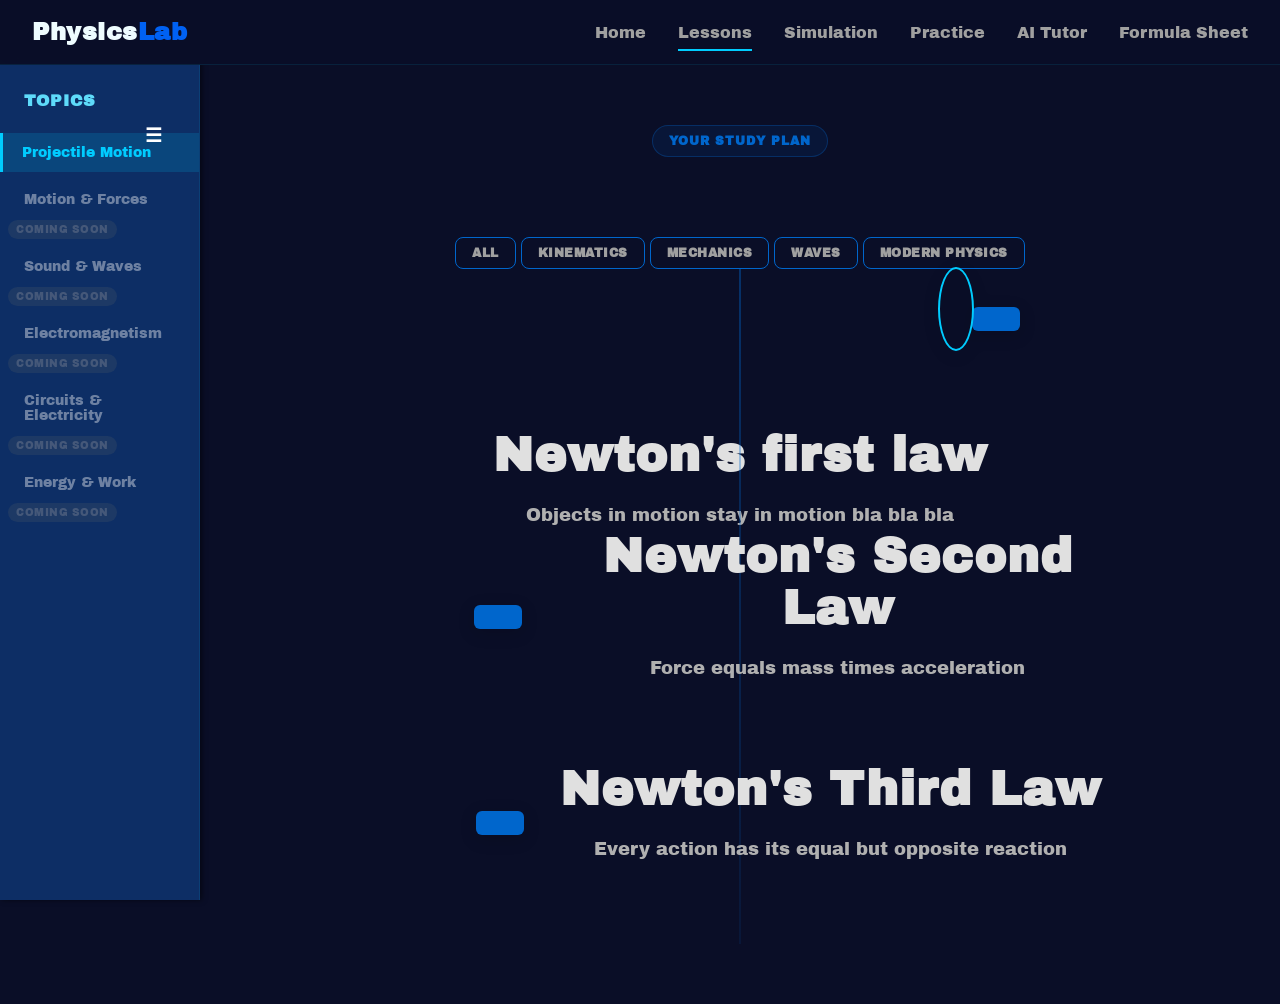
==== lessons.html @ e6a85d61 "working on uibruh" ====
<!DOCTYPE html>
<html lang="en">
<head>
    <meta charset="UTF-8">
    <meta name="viewport" content="width=device-width, initial-scale=1.0">
    <title>Lessons - Physics Lab</title>
    <link rel="stylesheet" href="stylenew.css">
    <link rel="stylesheet" href="lessons.css">
</head>

<body>
    <!-- Top Navigation Bar-->
    <nav class="top-nav">
        <div class="nav-brand">Physics<span style="color: #0061f3;">Lab</span></div>
        
        <ul class="nav-menu">
            <li><a href="index.html" class="nav-link">Home</a></li>
            <li><a href="lessons.html" class="nav-link active">Lessons</a></li>
            <li><a href="index.html#simulation" class="nav-link">Simulation</a></li>
            <li><a href="index.html#practice" class="nav-link">Practice</a></li>
            <li><a href="index.html#ai" class="nav-link">AI Tutor</a></li>
            <li><a href="index.html#formulas" class="nav-link">Formula Sheet</a></li>
        </ul>
    </nav>
    
    <div class="main-container">
        
        <!-- Left sidebar containing all the physics units MINIMIZABLE!-->
        <aside class="sidebar">
            
            <button class="minimize-btn" id="minimize-btn" title="Minimize sidebar">
                ☰
            </button>
            
            <div class="sidebar-header">Topics</div>
            <ul class="unit-list">
                <li class="unit-item active" data-unit="projectile">
                    <span class="unit-name">Projectile Motion</span>
                </li>
                
                <li class="unit-item disabled" data-unit="forces">
                    <span class="unit-name">Motion & Forces</span>
                    <span class="coming-soon">Coming Soon</span>
                </li>
                <li class="unit-item disabled" data-unit="waves">
                    <span class="unit-name">Sound & Waves</span>
                    <span class="coming-soon">Coming Soon</span>
                </li>
                <li class="unit-item disabled" data-unit="electromagnetism">
                    <span class="unit-name">Electromagnetism</span>
                    <span class="coming-soon">Coming Soon</span>
                </li>
                <li class="unit-item disabled" data-unit="circuits-and-electricity">
                    <span class="unit-name">Circuits & Electricity</span>
                    <span class="coming-soon">Coming Soon</span>
                </li>
                <li class="unit-item disabled" data-unit="energy">
                    <span class="unit-name">Energy & Work</span>
                    <span class="coming-soon">Coming Soon</span>
                </li>
            </ul>
        </aside>
        
        <main class="homepage">
            
            <section id="lessons" class="section active">
                <div class="lessons-header">
                    <div class="lessons-badge">
                        <span>YOUR STUDY PLAN</span>
                    </div>
                </div>
                
                <!--Topic Filter-->
                <div class="filters">
                    
                    <button class="filter-btn active" onclick="filterTopic('all')">All</button>
                    <button class="filter-btn" onclick="filterTopic('kinematics')">Kinematics</button>
                    <button class="filter-btn" onclick="filterTopic('mechanics')">Mechanics</button>
                    <button class="filter-btn" onclick="filterTopic('waves')">Waves</button>
                    <button class="filter-btn" onclick="filterTopic('modern')">Modern Physics</button>
                    
                </div>
                
                <div class="lessons-container">
                    <div class="center-line"></div>
                    
                    <div class="lessons-path">
                        <!--NODE 1 LESSON 1-->
                        <div class="lesson-item left-offset">
                            <div class="lesson-node active">
                                <div class="node-orbital"></div>
                                <button class="play-btn" style="background-image: url('assets/play-icon.png')"></button>
                            </div>
                        </div>
                        <div class="lesson-info">
                            <h3>Newton's first law</h3>
                            <p> Objects in motion stay in motion bla bla bla</p>
                        </div>
                    </div>
                    
                    
                    <!-- Node 2 - Locked -->
                    <div class="lesson-item right-offset">
                        <div class="lesson-node locked">
                            <div class="node-circle"></div>
                            <button class="locked-btn" style="background-image: url('assets/locked-icon.png')"></button>
                        </div>
                        <div class="lesson-info">
                            <h3>Newton's Second Law</h3>
                            <p>Force equals mass times acceleration</p>
                        </div>
                    </div>

                    <!-- Node 3 - Locked -->
                    <div class="lesson-item right-offset">
                        <div class="lesson-node locked">
                            <div class="node-circle"></div>
                            <button class="locked-btn" style="background-image: url('assets/locked-icon.png')"></button>
                        </div>
                        <div class="lesson-info">
                            <h3>Newton's Third Law</h3>
                            <p>Every action has its equal but opposite reaction</p>
                        </div>
                    </div>
                </div>
                
            </section>
            
            <!-- LESSON PATHWAY
            <section id="lessons" class="section active">
                <h2>Lessons - Projectile Motion</h2>
                <div class="lesson-pathway">
                    <div class="lesson-node completed">
                        <div class="node-circle">✅</div>
                        <h3>Introduction</h3>
                        <p>Learn the basics!</p>
                        <button class="btn btn-primary" onclick="navigateTo('lesson-intro')">Start</button>
                    </div>
                    <div class="lesson-node completed">
                        <div class="node-circle">✓</div>
                        <h3>Components</h3>
                        <p>Horizontal & Vertical</p>
                        <button class="btn btn-primary" onclick="navigateTo('lesson-components')">Start</button>
                    </div>
                    
                    <div class="lesson-node locked">
                        <div class="node-circle">🔒</div>
                        <h3>Time of Flight</h3>
                        <p>Calculate duration</p>
                        <button class="btn btn-primary" disabled>Locked</button>
                    </div>
                </div>
            </section> -->
            
            <!--LESSON PAGE individual-->
            <section id="lesson-intro" class="section">
                <h2>Intro to Projectile Motion</h2>
                <div class="lesson-content">
                    <p>Insert paragraphs lessons blabla</p>
                    <div class="lesson-buttons">
                        <button class="'btn btn-primary" onclick="navigateTo('lessons')">Return to Lesson</button>
                        <button class="btn btn-secondary" onclick="navigateTo('lesson-components')">Next Lesson →</button>
                    </div>
                </div>
            </section>
            
            <!-- LESSON COMPONENTS -->
            <section id="lesson-components" class="section">
                <h2>Components - Horizontal & Vertical</h2>
                <div class="lesson-content">
                    <p>Insert lessons blabla</p>
                    <div class="lesson-buttons">
                        <button class="btn btn-primary" onclick="navigateTo('lessons')">Return to Lessons</button>
                        <button class="btn btn-secondary" onclick="navigateTo('lesson-intro')">Previous Lesson</button>
                        
                    </div>
                </div>
            </section>
            
        </main>
        
    </div>
    
    <script src="navigation.js"></script>
</body>
</html>
---- stylenew.css ----
@font-face {
    font-family: 'minecraft-font';
    src: url('./assets/MinecraftRegular-Bmg3.otf') format('opentype');
    font-weight: normal;
    font-style: normal;
}

@font-face{
    font-family:'geist';
    src: url('./assets/ArchivoBlack-Regular.ttf') format('truetype');
    font-weight: normal;
    font-style: normal;
}

/* ============================================
   GLOBAL STYLES
   ============================================ */
* {
    margin: 0;
    padding: 0;
    box-sizing: border-box;
}

html {
    scroll-behavior: smooth;
}

body {
    font-family: 'geist', -apple-system, BlinkMacSystemFont, 'Segoe UI', sans-serif;
    font-size: 16px;
    color: #e0e0e0;
    background-color: #0a0e27;
    margin: 0;
}

/* ============================================
   TOP NAVIGATION
   ============================================ */
.top-nav {
    background: rgba(10, 14, 39, 0.95);
    backdrop-filter: blur(10px);
    border-bottom: 1px solid rgba(0, 204, 255, 0.1);
    color: white;
    padding: 1.2rem 2rem;
    display: flex;
    justify-content: space-between;
    align-items: center;
    position: sticky;
    top: 0;
    z-index: 100;
    transition: all 0.3s ease;
}

.nav-brand{
    font-size: 1.50rem;
    font-weight: bold;
    letter-spacing: 0.5px;
    color: #eefcff;
}

.nav-menu{
    display: flex;
    list-style: none;
    gap: 2rem;
}

.nav-link{
    color: #a0a0a0;
    text-decoration: none;
    font-weight: 500;
    padding: 0.5rem 0;
    border-bottom: 2px solid transparent;
    transition: all 0.3s ease;
    cursor: pointer;
}

.nav-link:hover{
    color: #10a2c7;
}

.nav-link.active {
    border-bottom: 2px solid #00ccff;
}

/* ============================================
   MAIN CONTAINER
   ============================================ */
.main-container {
    display: flex;
    min-height: calc(100vh - 60px);
    margin-left: 200px;
    transition: margin-left 0.3s ease;
}

.main-container.sidebar-minimized {
    margin-left: 60px;
}

.sidebar{
    width: 200px;
    background-color: rgba(14, 56, 118, 0.8);
    color: white;
    padding: 2rem 0;
    box-shadow: 2px 0 5px rgba(0, 0, 0, 0.5);
    position: fixed;
    left: 0;
    top: 60px;
    bottom: 0;
    z-index: 50;
    transition: width 0.3s ease, left 0.3s ease;
    border-right: 1px solid rgba(0, 204, 255, 0.1);
}

.sidebar-header{
    padding: 0 1.5rem;
    font-size: 1rem;
    font-weight: bold;
    margin-bottom: 1.5rem;
    color: #5edbfa;
    text-transform: uppercase;
    letter-spacing: 1px;
}

.sidebar.minimized {
    width: 60px;
    padding: 1rem 0;
}

.sidebar.minimized .sidebar-header,
.sidebar.minimized .unit-name,
.sidebar.minimized .subtopic,
.sidebar.minimized .coming-soon,
.sidebar.minimized .subtopic-list {
    display: none;
}

.sidebar.minimized .unit-item {
    text-align: center;
    margin-bottom: 1rem;
}

.minimize-btn{
    width: 50px;
    right: 20px;
    position: absolute;
    padding: 0.75rem;
    color: white;
    cursor: pointer;
    font-size: 1.2rem;
    background-color: transparent;
    transition: all 0.3s ease;
    border: none;
    border-radius: 0;
    font-weight: bold;
}

.minimize-btn:hover{
    background-color: rgba(0, 204, 255, 0.2);
}

.unit-list{
    list-style: none;
}

.unit-item{
    margin-bottom: 0.5rem;
    cursor: pointer;
    transition: all 0.3s ease;
}

.unit-item.disabled{
    opacity: 0.4;
    cursor: not-allowed;
}

.unit-name{
    display: block;
    padding: 0.75rem 1.5rem;
    font-weight: 500;
    transition: all 0.3s ease;
    font-size: 14px;
}

.unit-item:not(.disabled):hover .unit-name {
    background-color: rgba(0, 204, 255, 0.2);
    padding-left: 2rem;
    color: #00ccff;
}

.unit-item.active .unit-name {
    background-color: rgba(0, 204, 255, 0.15);
    border-left: 3px solid #00ccff;
    padding-left: 1.2rem;
    color: #00ccff;
}

.coming-soon {
    display: inline-block;
    font-size: 0.65rem;
    background-color: rgba(100, 100, 100, 0.5);
    color: #999;
    padding: 0.25rem 0.5rem;
    border-radius: 20px;
    margin-left: 0.5rem;
    text-transform: uppercase;
    letter-spacing: 0.5px;
}

.homepage {
    flex: 1;
    width: 100%;
}

.hero {
    min-height: 100vh;
    width: 100%;
    display: flex;
    justify-content: center;
    flex-direction: column;
    align-items: center;
    text-align: center;
    padding: 60px 40px;
    background-image: url("assets/homepage-bg.jpg");
    background-size: cover;
    background-position: center;
    background-repeat: no-repeat;
    position: relative;
    z-index: 1;


}

.hero::before {
    content: '';
    position: absolute;
    top: 0;
    left: 0;
    width: 100%;
    height: 100%;
    background: linear-gradient(
        180deg,
        rgba(10, 14, 39, 0.7) 0%,
        rgba(10, 14, 39, 0.6) 50%,
        rgba(10, 14, 39, 0.75) 100%
    );
    z-index: 0;
    pointer-events: none;
}

/* Ensure all hero content is above the overlay */
.hero > * {
    position: relative;
    z-index: 2;
}

.hero-badge{
    font-size:15px;
    color: #00ccff;
    border: 1px solid #00ccff;
    border-radius: 20px;
    padding: 8px 20px;
    margin-bottom: 10px;
    display: inline-block;
    letter-spacing: 1.5px;
    font-weight: 600;
    background: transparent;
    align-self: flex-start;
    left: 250px;
}

h1 {
    justify-content: center;
    font-weight: 800;
    font-size: 110px;
    color: #ffffff;
    letter-spacing: -2px;
    line-height: 1.2;
    margin-bottom: 20px;
    padding: 10 15;
}

h1 span {
    color: #00ccff;
    display: block;
}

h3{
    font-size: 48px;
    margin-bottom: 20px;
    color: #e0e0e0;
    font-weight: 700;
    letter-spacing: 1px;
}

p {
    font-size: 25px;
    margin-top: 10px;
    line-height: 1.8;
    color: #b0b0b0;
    max-width: 900px;
    font-weight: 500;
}

.hero-buttons{
    display: flex;
    gap:30px;
    margin-top:10px;
    flex-wrap: wrap;
    flex-direction: row;
}

/* ============================================
   BUTTONS
   ============================================ */
button{
    background-color: #0066cc;
    color: white;
    border: none;
    padding: 12px 24px;
    font-family: 'geist', sans-serif;
    font-size: 14px;
    cursor: pointer;
    margin-top: 20px;
    transition: all 0.3s ease;
    border-radius: 6px;
    font-weight: 600;
    text-transform: uppercase;
    letter-spacing: 0.5px;
}

button:hover {
    background-color: #0080ff;
    transform: translateY(-2px);
}

.btn-primary {
    background: linear-gradient(135deg, #0066cc 0%, #0099ff 100%);
    color: white;
    border: none;
    padding: 16px 40px;
    font-size: 16px;
    font-weight: 700;
    cursor: pointer;
    border-radius: 8px;
    transition: all 0.3s ease;
    box-shadow: 0 8px 24px rgba(0, 102, 204, 0.3);
}

.btn-primary:hover {
    transform: translateY(-4px);
    box-shadow: 0 12px 32px rgba(0, 102, 204, 0.5);
    background: linear-gradient(135deg, #0077dd 0%, #00aaff 100%);
}

.btn-primary:active {
    transform: translateY(-1px);
}

.btn-secondary{
    background: transparent;
    color: #ffffff;
    border: 2px solid rgba(255,255,255,0.3);
    padding: 15px 40px;
    font-size: 16px;
    font-weight: 700;
    cursor: pointer;
    border-radius: 8px;
    transition: all 0.3s ease;
}

.btn-secondary:hover{
    border-color:rgba(255,255,255,0.6);
    background:rgba(255,255,255,0.05);
    transform: translateY(-4px);

}



/* SECTIONS */
.section {
    display: none;
}

.section.active {
    display: flex;
    min-height: 100vh;
    width: 100%;
    flex-direction: column;
    justify-content: center;
    align-items: center;
    text-align: center;
    padding: 60px 40px;
    background: #0a0e27;
    position: relative;
}

.section.active h2 {
    font-size: 56px;
    margin-bottom: 20px;
    color: #ffffff;
    font-weight: 700;
    letter-spacing: -0.5px;
}

.section.active h2 span {
    color: #00ccff;
}

.section.active p {
    font-size: 18px;
    color: #b0b0b0;
    max-width: 600px;
    line-height: 1.6;
}

/* ============================================
   FEATURE CARDS
   ============================================ */
.features-grid {
    display: grid;
    grid-template-columns: repeat(auto-fit, minmax(300px, 1fr));
    gap: 30px;
    padding: 40px;
    width: 100%;
    max-width: 1200px;
    margin: 40px auto;
}

.feature-card {
    background: linear-gradient(
        135deg,
        rgba(0, 204, 255, 0.05) 0%,
        rgba(0, 100, 200, 0.05) 100%
    );
    padding: 40px;
    border-radius: 12px;
    border: 1px solid rgba(0, 204, 255, 0.1);
    transition: all 0.3s ease;
    cursor: pointer;
    min-height: 280px;
    display: flex;
    flex-direction: column;
    justify-content: center;
    align-items: center;
    text-align: center;
}

.feature-card:hover {
    background: linear-gradient(
        135deg,
        rgba(0, 204, 255, 0.12) 0%,
        rgba(0, 100, 200, 0.12) 100%
    );
    border-color: rgba(0, 204, 255, 0.3);
    transform: translateY(-8px);
    box-shadow: 0 12px 32px rgba(0, 204, 255, 0.15);
}

.feature-card h3{
    font-size: 24px;
    margin-bottom: 12px;
    color: #ffffff;
    font-weight: 700;
}

.feature-card p{
    font-size: 14px;
    color: #a0a0a0;
    line-height: 1.6;
    margin: 0;
}

.feature-card1 {
    background: linear-gradient(135deg, rgba(45, 181, 54, 0.1) 0%, rgba(76, 175, 80, 0.05) 100%);
    border-color: rgba(76, 175, 80, 0.2);
}

.feature-card1:hover {
    border-color: rgba(76, 175, 80, 0.4);
}

/* 
.lesson-pathway {
    display: flex;
    justify-content: center;
    align-items: center;
    gap: 30px;
    padding: 40px 20px;
    flex-wrap: wrap;
    max-width: 1000px;
    margin: 40px auto;
}

.lesson-node {
    text-align: center;
    padding: 30px;
    background: rgba(0, 204, 255, 0.08);
    border: 1px solid rgba(0, 204, 255, 0.2);
    border-radius: 12px;
    min-width: 200px;
    transition: all 0.3s ease;
}

.lesson-node.completed {
    background: rgba(76, 175, 80, 0.12);
    border: 2px solid rgba(76, 175, 80, 0.4);
}

.lesson-node.active {
    background: rgba(0, 204, 255, 0.15);
    border: 2px solid #00ccff;
    transform: scale(1.05);
}

.lesson-node.locked {
    background: rgba(100, 100, 100, 0.08);
    border: 1px solid rgba(100, 100, 100, 0.2);
    opacity: 0.6;
}

.node-circle {
    width: 60px;
    height: 60px;
    margin: 0 auto 15px;
    background: linear-gradient(135deg, #0066cc 0%, #00ccff 100%);
    border-radius: 50%;
    display: flex;
    align-items: center;
    justify-content: center;
    font-size: 28px;
    font-weight: bold;
    color: white;
}

.lesson-content {
    max-width: 800px;
    margin: 0 auto;
    padding: 40px;
    text-align: left;
}

.lesson-buttons {
    display: flex;
    gap: 20px;
    margin-top: 40px;
    justify-content: center;
    flex-wrap: wrap;
} */

/* ============================================
   SIMULATIONS SECTION
   ============================================ */
.simulations-container {
    width: 100%;
    padding: 40px;
    max-width: 1200px;
    margin: 0 auto;
}

.simulation-grid {
    display: grid;
    grid-template-columns: repeat(auto-fit, minmax(320px, 1fr));
    gap: 30px;
}

.simulations-card {
    background: linear-gradient(135deg, rgba(0, 204, 255, 0.08) 0%, rgba(0, 100, 200, 0.05) 100%);
    border: 1px solid rgba(0, 204, 255, 0.15);
    border-radius: 12px;
    overflow: hidden;
    transition: all 0.3s ease;
}

.simulations-card:hover {
    background: linear-gradient(135deg, rgba(0, 204, 255, 0.15) 0%, rgba(0, 100, 200, 0.1) 100%);
    border-color: rgba(0, 204, 255, 0.3);
    transform: translateY(-8px);
    box-shadow: 0 12px 32px rgba(0, 204, 255, 0.15);
}

.sim-image {
    width: 100%;
    height: 220px;
    background: linear-gradient(135deg, rgba(0, 102, 204, 0.2), rgba(0, 153, 255, 0.1));
    overflow: hidden;
}

.sim-image img {
    width: 100%;
    height: 100%;
    object-fit: cover;
}

.simulations-card h4 {
    font-size: 18px;
    color: #ffffff;
    padding: 20px 20px 10px;
    margin: 0;
    font-weight: 700;
}

.simulations-card p {
    font-size: 14px;
    color: #a0a0a0;
    padding: 0 20px 20px;
    margin: 0;
    line-height: 1.5;
}

/* ============================================
   RESPONSIVE
   ============================================ */
@media (max-width: 768px) {
    .main-container {
        margin-left: 0;
    }

    .sidebar {
        position: absolute;
        width: 100%;
        top: 60px;
        max-height: 300px;
        border-bottom: 1px solid rgba(0, 204, 255, 0.1);
        z-index: 40;
        overflow-y: auto;
    }

    .sidebar.minimized {
        width: 100%;
        padding: 1rem;
    }

    .sidebar.minimized .unit-item {
        display: inline-block;
        margin-right: 1rem;
    }

    h1 {
        font-size: 48px;
    }

    h3 {
        font-size: 32px;
    }

    .features-grid {
        grid-template-columns: 1fr;
    }

    .hero {
        padding: 40px 20px;
    }
}

@media (max-width: 480px) {
    .sidebar {
        max-height: 250px;
    }

    h1 {
        font-size: 36px;
    }

    h3 {
        font-size: 24px;
    }

    .nav-menu {
        gap: 1rem;
        font-size: 12px;
    }

    button {
        padding: 10px 16px;
        font-size: 12px;
    }
}
---- lessons.css ----
.lessons-header{
    text-align:center;
    margin-bottom: 40px;
}

.lessons-header h2{
    font-size:32px;
    font-weight: 700;
    color: #ffffff;
}

.lessons-header p{
    font-size: 16px;
    color: #a0a0a0;
    max-width: 500px;
    margin: 0 auto;
}

.filter-btn{
    padding: 8px 16px;
    background: transparent;
    border: 1px solid #0066cc;
    border-radius: 8px;
    color: #a0a0a0;
    font-size: 12px;
    font-weight: 600;
    cursor: pointer;
    transition: all 0.3s ease;
}

.filter-btn:hover{
    border-color: rgba(0, 102, 204, 0.5);
    color: #0066cc;
}

.filter-btn:active{
    background: rgba(0, 102, 204, 0.2);
    border-color: #0066cc;
    color: #0066cc;
}

/*Lessons container*/
.lessons-container{
    position: relative;
    max-width: 560px;
    margin: 0 auto;
}

/* Just drawing a line */
.center-line{
    position: absolute;
    left: 50%;
    transform: translateX(-50%);
    width: 2px;
    height: 100%;
    background: linear-gradient(180deg, rgba(0, 102, 204, 0.4) 0%, rgba(0, 102, 204, 0.1) 100%);
    top: 0;
}

.lesson-path{
    position: relative;
    display: flex;
    flex-direction: column;
    gap: 60px;
    padding: 40px 0;
}

/* duolingo style */
.lesson-item{
    display: flex;
    align-items: center;
    gap: 20px;
    margin-bottom: 80px;
    position: relative;
}

.lesson-item.left-offset{
    flex-direction: row-reverse;
    padding-right: 0;
    margin-left: -100px;
}

.lesson-item.right-offset{
    padding-left:0;
    margin-right:-100px;
    margin-left: auto;

}

.lesson-node{
    position: relative;
    width: 80px;
    height: 80px;
    display:flex;
    align-items: center;
    justify-content: center;
    filter: drop-shadow(0 4px 8px rgba(0, 0, 0, 0.15));
}

.lesson-node.active{
    animation: pulse-glow 2s ease-in-out infinite;
}

.node-orbital{
    position: relative;
    width: 100%;
    height: 100%;
    display: flex;
    align-items: center;
    justify-content: center;
}

.lesson-node.active .node-orbital::before {
    content:'';
    position: absolute;
    width: 100%;
    height: 100%;
    border: 2px solid #00ccff;
    border-radius: 50%;
    animation: orbit 3s linear infinite;
}


.lessons-badge{
    display: inline-flex;
    align-items: center;
    gap: 8px;
    padding: 8px 16px;
    background: rgba(0, 102, 204, 0.1);
    border: 1px solid rgba(0, 102, 204, 0.3);
    border-radius: 20px;
    margin-bottom: 20px;
    font-size: 12px;
    font-weight: 600;
    letter-spacing: 1px;
    color: #0066cc;
}


/* .lesson-pathway {
    display: flex;
    justify-content: center;
    align-items: center;
    gap: 30px;
    padding: 40px 20px;
    flex-wrap: wrap;
    max-width: 1000px;
    margin: 40px auto;
}

.lesson-node {
    text-align: center;
    padding: 30px;
    background: rgba(0, 204, 255, 0.08);
    border: 1px solid rgba(0, 204, 255, 0.2);
    border-radius: 12px;
    min-width: 200px;
    transition: all 0.3s ease;
}

.lesson-node.completed {
    background: rgba(76, 175, 80, 0.12);
    border: 2px solid rgba(76, 175, 80, 0.4);
}

.lesson-node.active {
    background: rgba(0, 204, 255, 0.15);
    border: 2px solid #00ccff;
    transform: scale(1.05);
}

.lesson-node.locked {
    background: rgba(100, 100, 100, 0.08);
    border: 1px solid rgba(100, 100, 100, 0.2);
    opacity: 0.6;
}

.node-circle {
    width: 60px;
    height: 60px;
    margin: 0 auto 15px;
    background: linear-gradient(135deg, #0066cc 0%, #00ccff 100%);
    border-radius: 50%;
    display: flex;
    align-items: center;
    justify-content: center;
    font-size: 28px;
    font-weight: bold;
    color: white;
}

.lesson-content {
    max-width: 800px;
    margin: 0 auto;
    padding: 40px;
    text-align: left;
}

.lesson-buttons {
    display: flex;
    gap: 20px;
    margin-top: 40px;
    justify-content: center;
    flex-wrap: wrap;
}

.lesson-buttons .btn {
    flex: 1;
    max-width: 300px;
} */
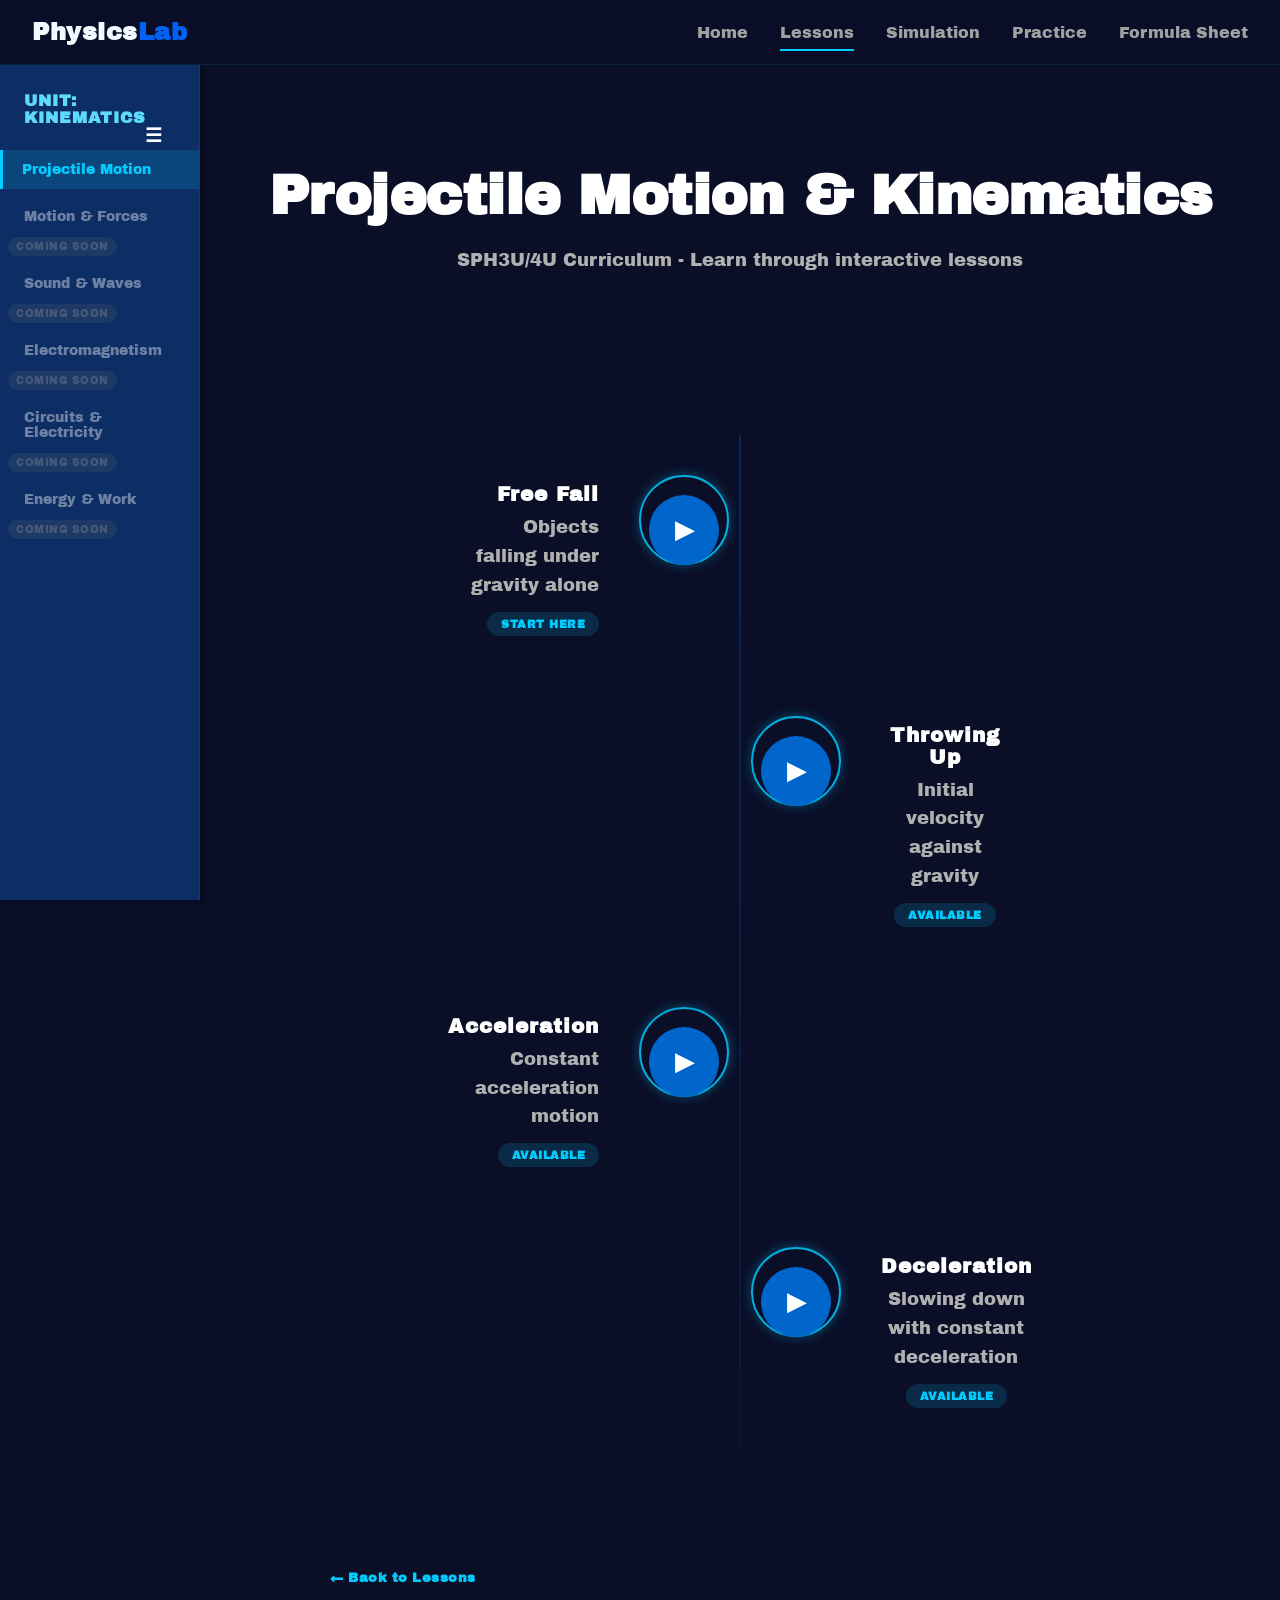
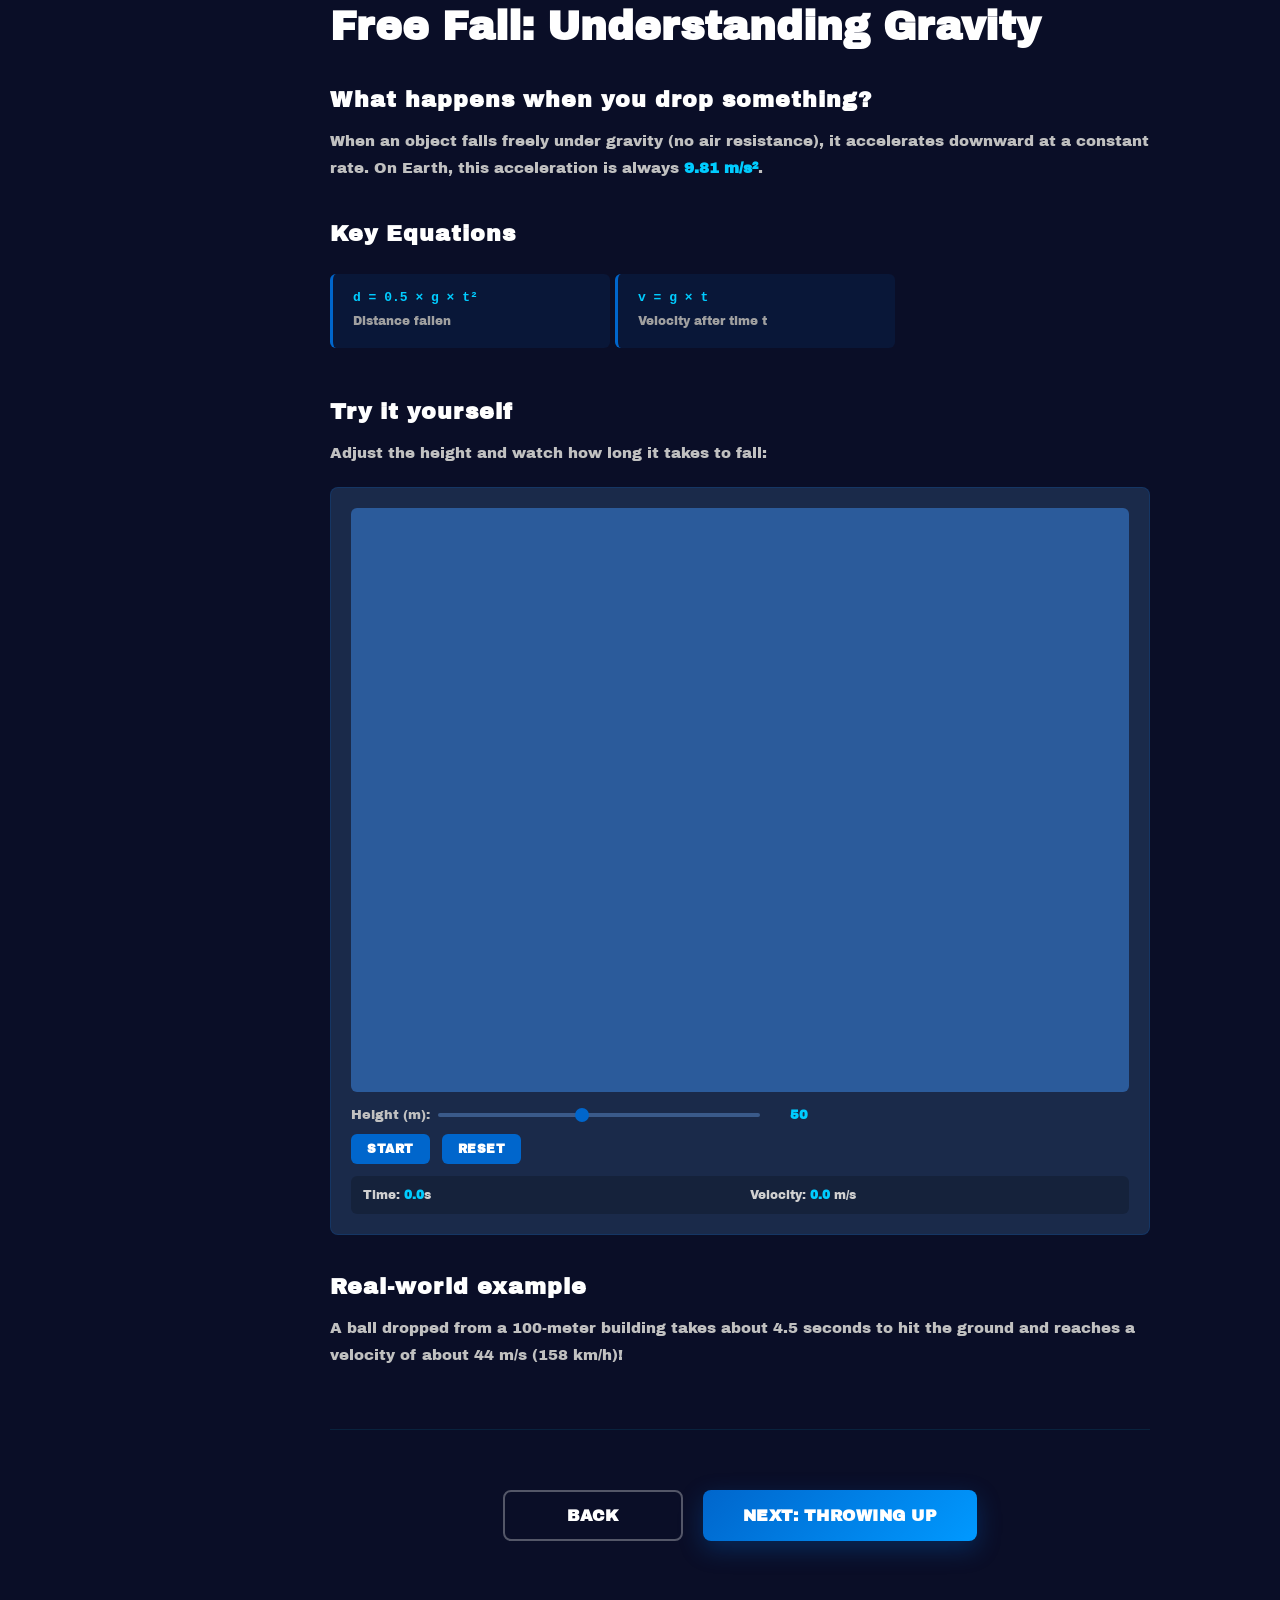
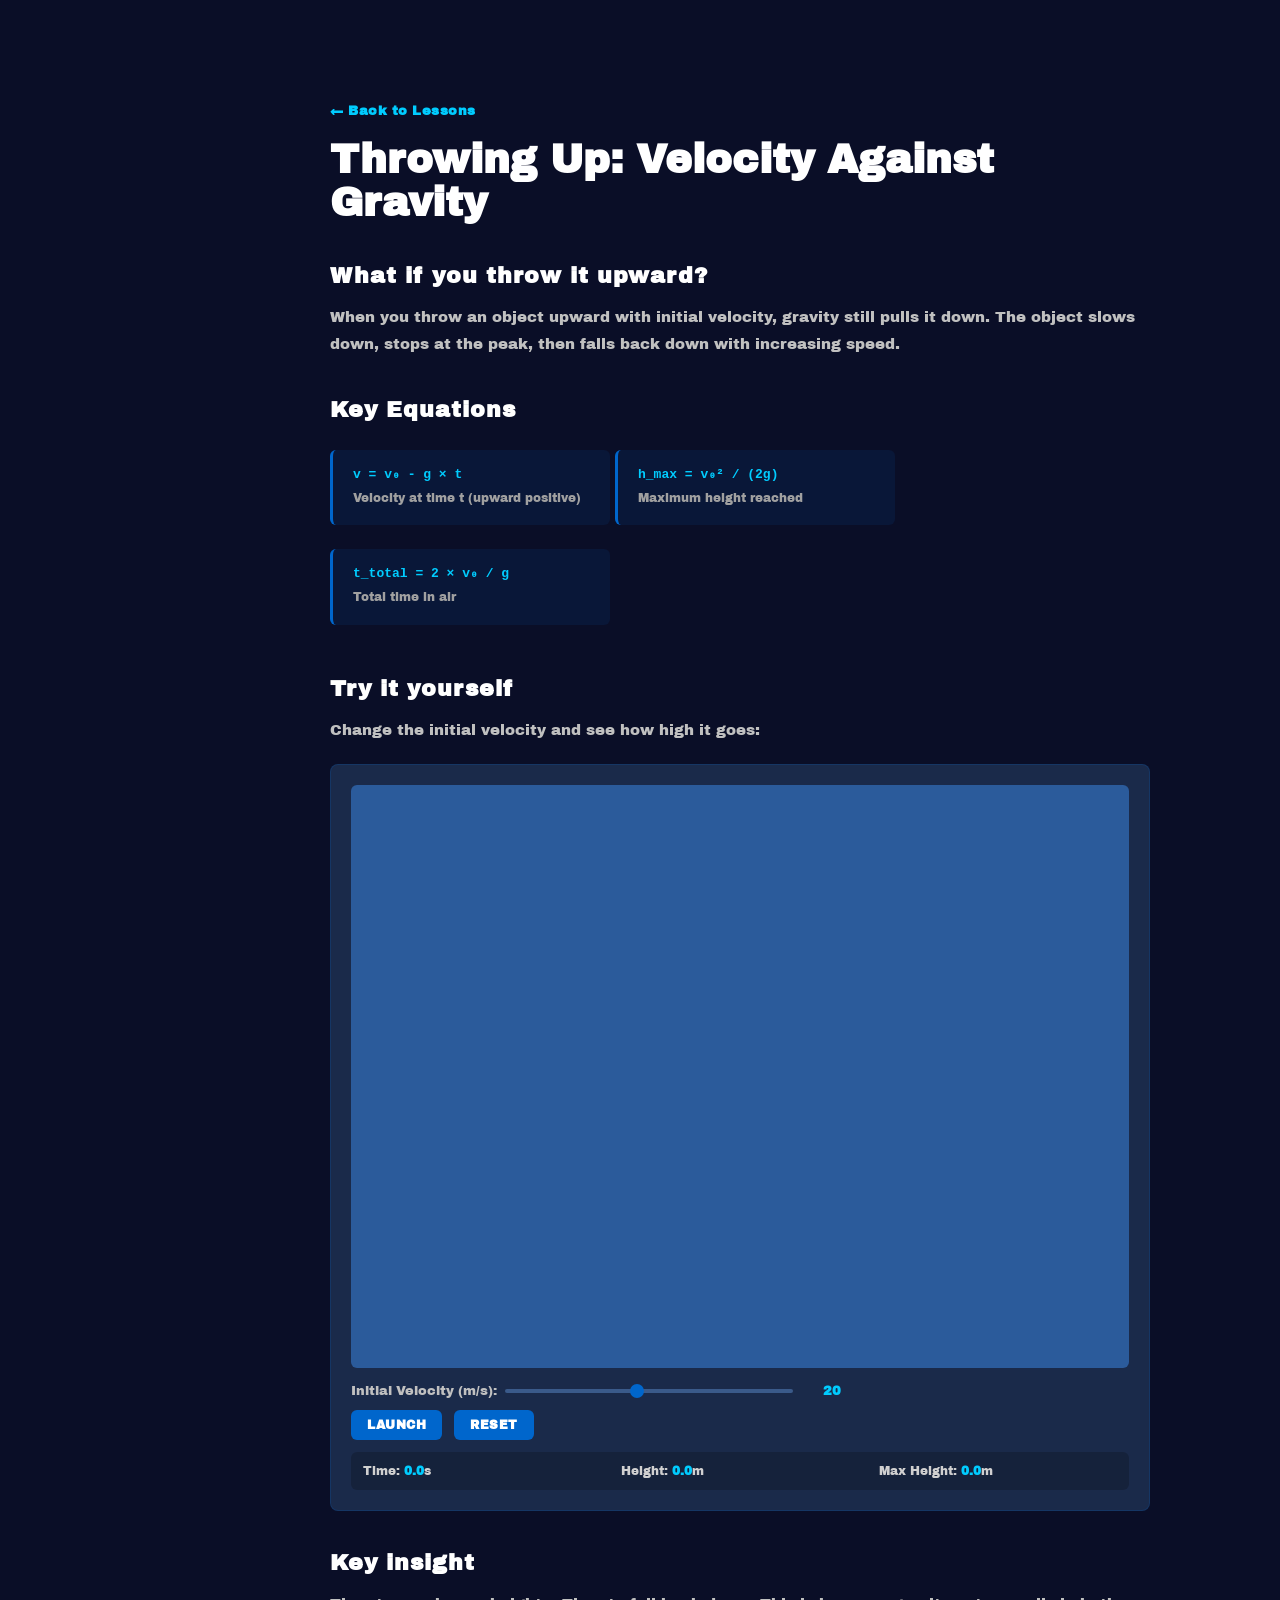
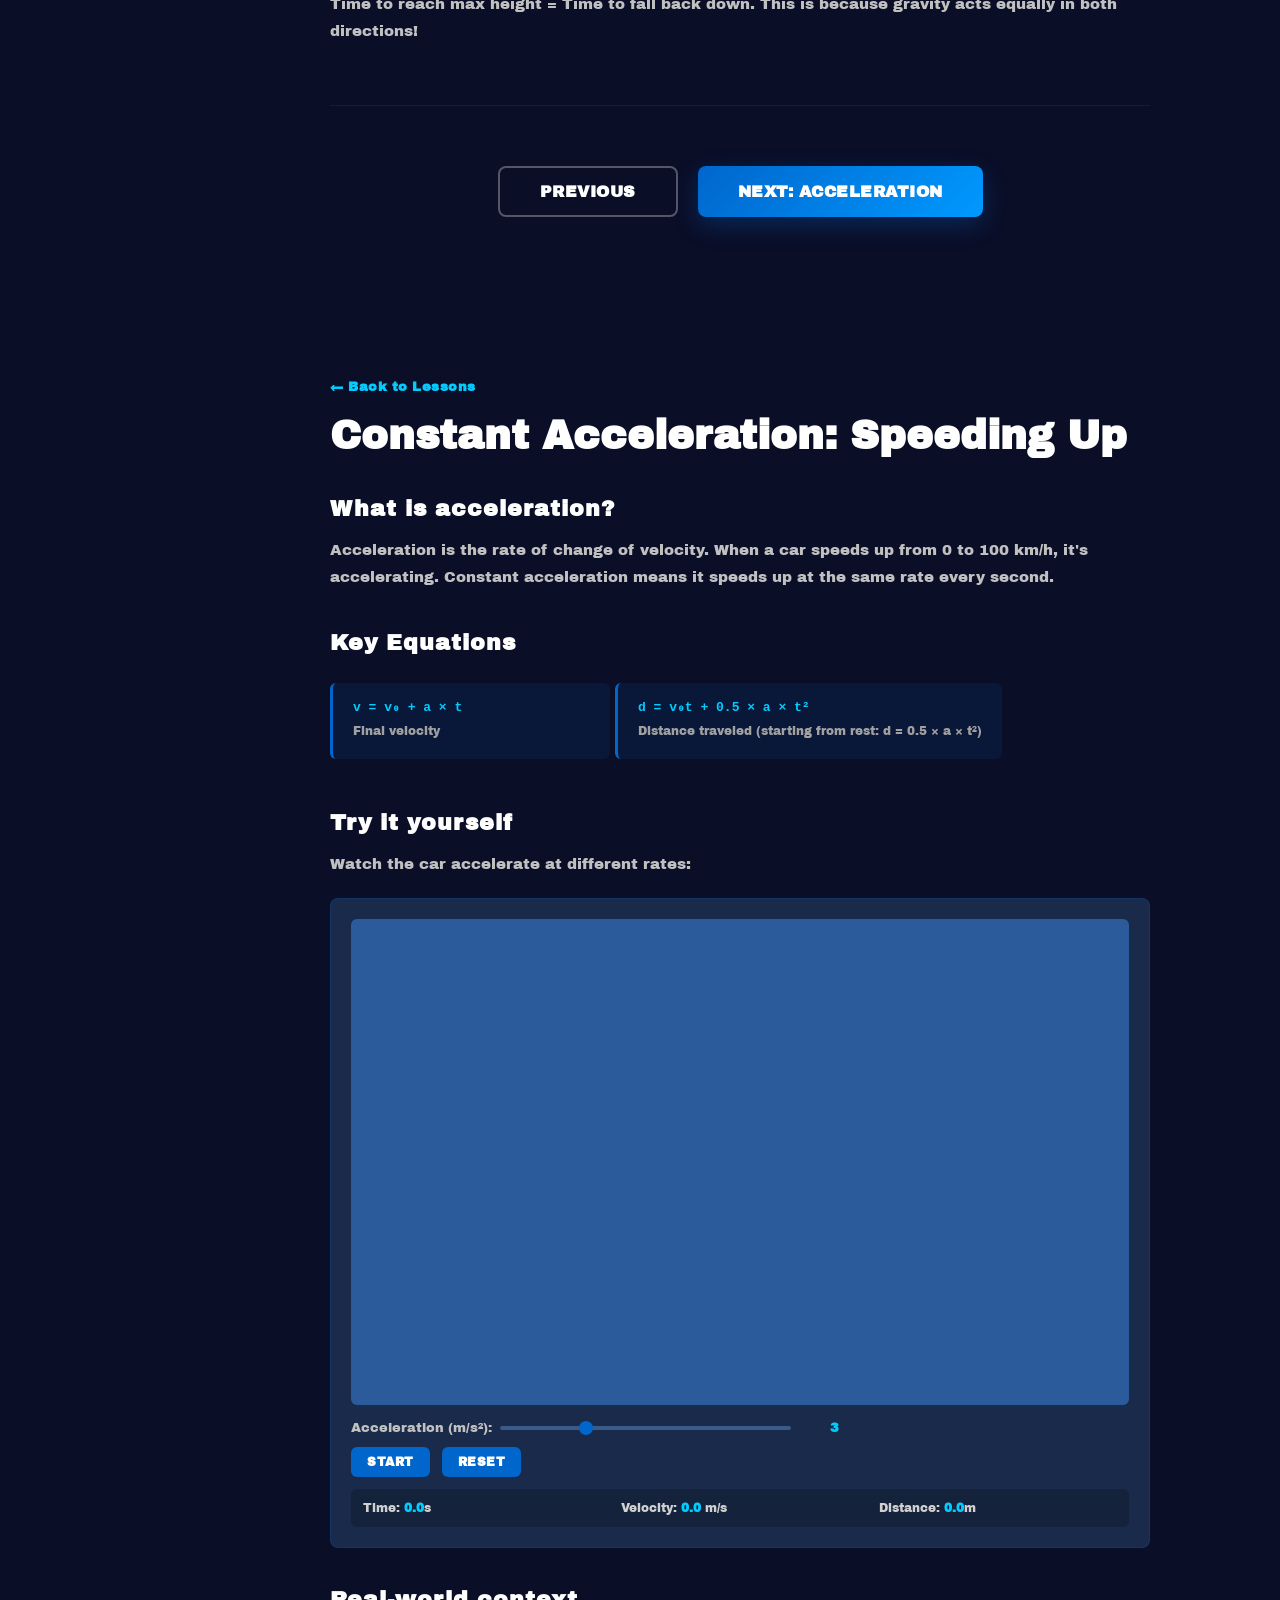
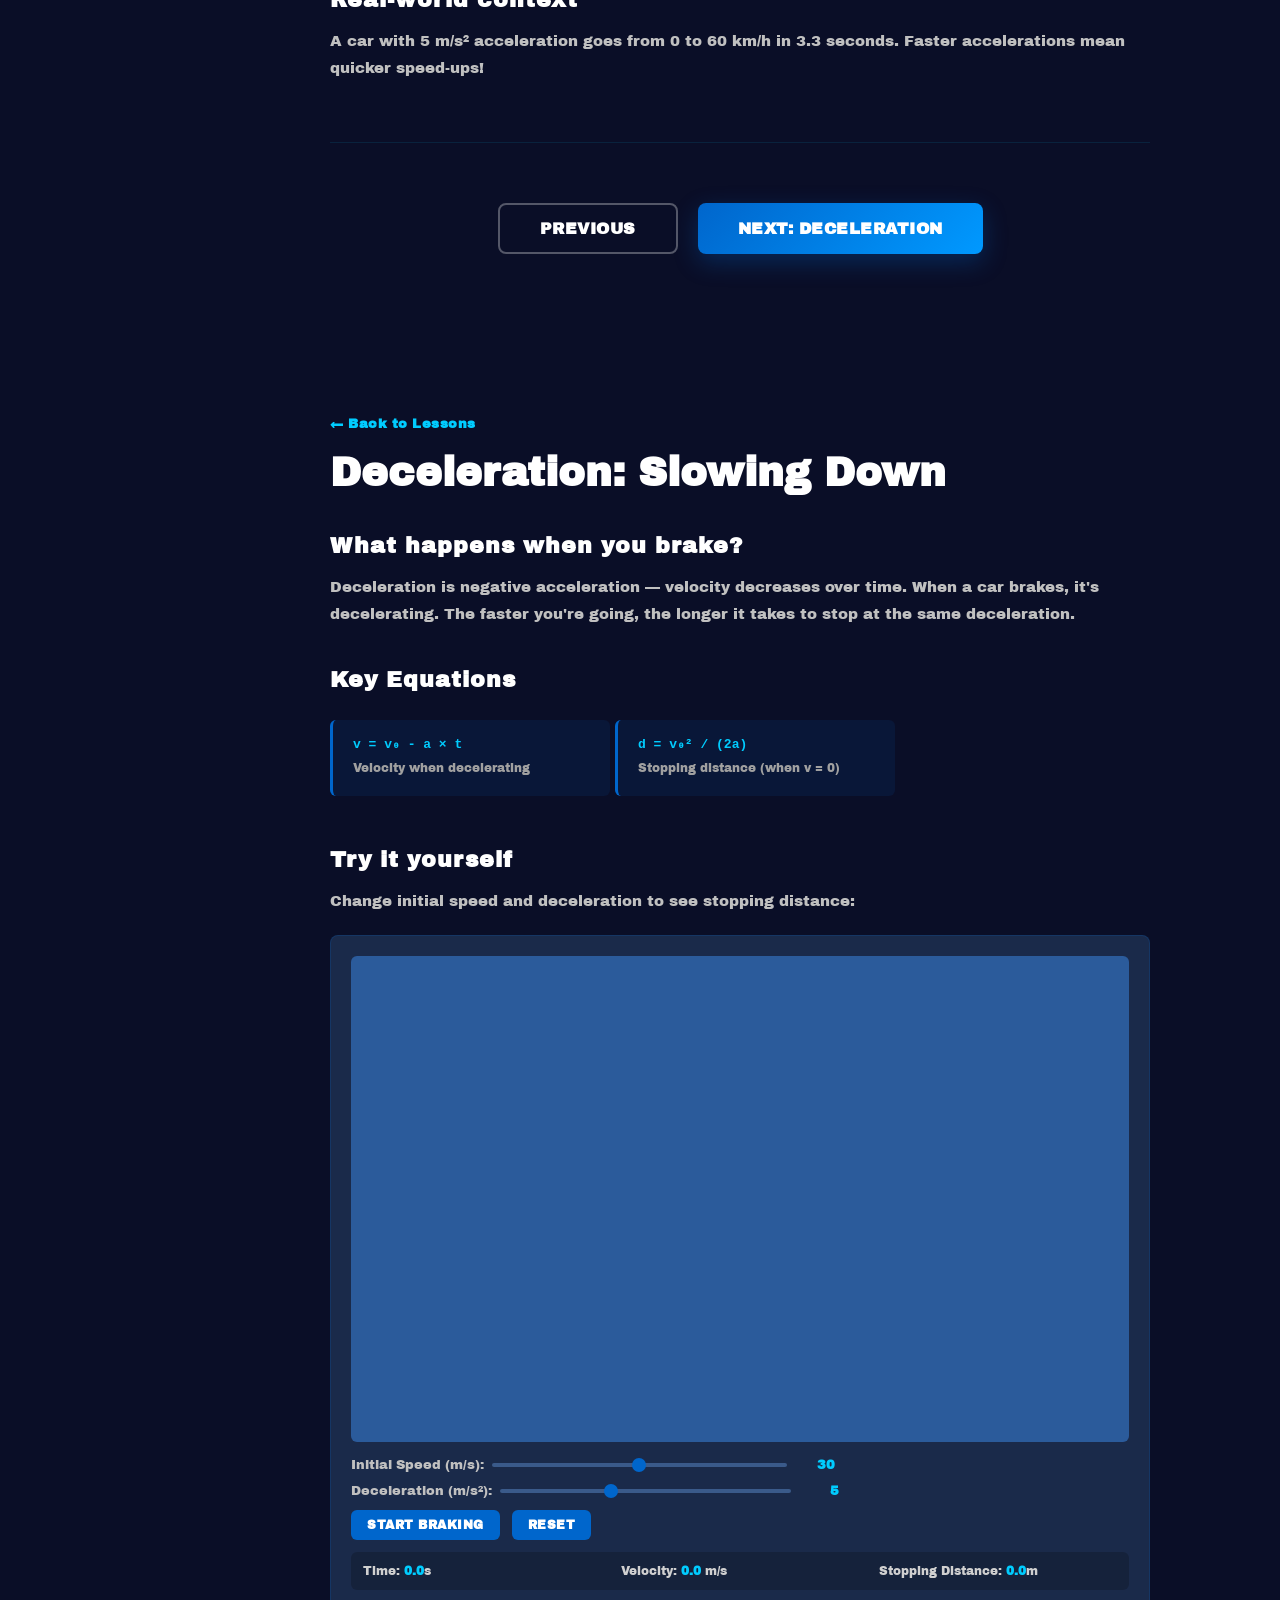
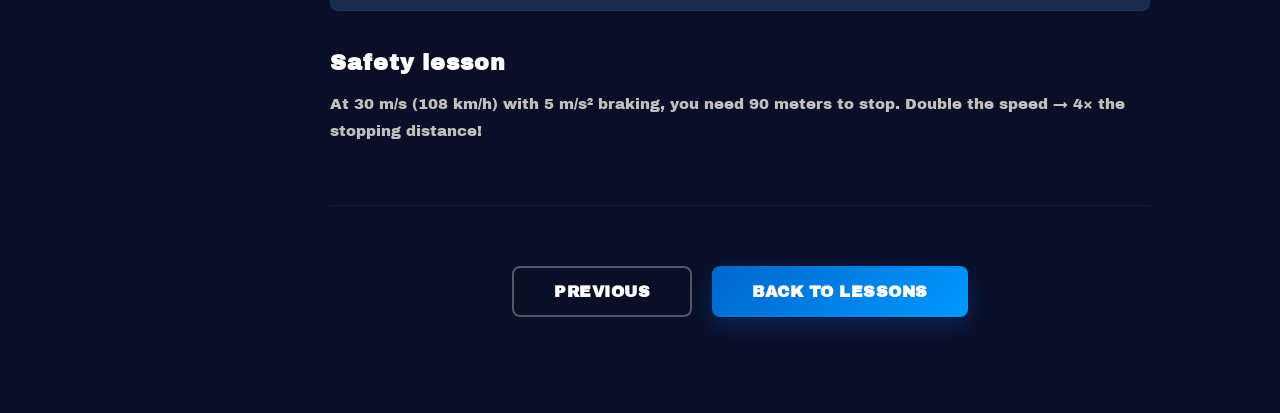
==== commit ef4d48e8: "big changes i kinda forgot to push for a while" ====
--- a/lessons.html
+++ b/lessons.html
@@ -9,35 +9,25 @@
 </head>
 
 <body>
-    <!-- Top Navigation Bar-->
     <nav class="top-nav">
         <div class="nav-brand">Physics<span style="color: #0061f3;">Lab</span></div>
-        
         <ul class="nav-menu">
             <li><a href="index.html" class="nav-link">Home</a></li>
             <li><a href="lessons.html" class="nav-link active">Lessons</a></li>
             <li><a href="index.html#simulation" class="nav-link">Simulation</a></li>
             <li><a href="index.html#practice" class="nav-link">Practice</a></li>
-            <li><a href="index.html#ai" class="nav-link">AI Tutor</a></li>
             <li><a href="index.html#formulas" class="nav-link">Formula Sheet</a></li>
         </ul>
     </nav>
     
     <div class="main-container">
-        
-        <!-- Left sidebar containing all the physics units MINIMIZABLE!-->
         <aside class="sidebar">
-            
-            <button class="minimize-btn" id="minimize-btn" title="Minimize sidebar">
-                ☰
-            </button>
-            
-            <div class="sidebar-header">Topics</div>
+            <button class="minimize-btn" id="minimize-btn">☰</button>
+            <div class="sidebar-header">Unit: Kinematics</div>
             <ul class="unit-list">
                 <li class="unit-item active" data-unit="projectile">
                     <span class="unit-name">Projectile Motion</span>
                 </li>
-                
                 <li class="unit-item disabled" data-unit="forces">
                     <span class="unit-name">Motion & Forces</span>
                     <span class="coming-soon">Coming Soon</span>
@@ -50,7 +40,7 @@
                     <span class="unit-name">Electromagnetism</span>
                     <span class="coming-soon">Coming Soon</span>
                 </li>
-                <li class="unit-item disabled" data-unit="circuits-and-electricity">
+                <li class="unit-item disabled" data-unit="circuits">
                     <span class="unit-name">Circuits & Electricity</span>
                     <span class="coming-soon">Coming Soon</span>
                 </li>
@@ -63,124 +53,317 @@
         
         <main class="homepage">
             
-            <section id="lessons" class="section active">
+            <!-- LESSONS PATHWAY HOME -->
+            <section id="lessons-home" class="section active">
                 <div class="lessons-header">
-                    <div class="lessons-badge">
-                        <span>YOUR STUDY PLAN</span>
-                    </div>
-                </div>
-                
-                <!--Topic Filter-->
-                <div class="filters">
-                    
-                    <button class="filter-btn active" onclick="filterTopic('all')">All</button>
-                    <button class="filter-btn" onclick="filterTopic('kinematics')">Kinematics</button>
-                    <button class="filter-btn" onclick="filterTopic('mechanics')">Mechanics</button>
-                    <button class="filter-btn" onclick="filterTopic('waves')">Waves</button>
-                    <button class="filter-btn" onclick="filterTopic('modern')">Modern Physics</button>
-                    
-                </div>
-                
+                    <h2>Projectile Motion & Kinematics</h2>
+                    <p>SPH3U/4U Curriculum - Learn through interactive lessons</p>
+                </div>
+
                 <div class="lessons-container">
                     <div class="center-line"></div>
-                    
                     <div class="lessons-path">
-                        <!--NODE 1 LESSON 1-->
+                        <!-- LESSON 1 -->
                         <div class="lesson-item left-offset">
                             <div class="lesson-node active">
                                 <div class="node-orbital"></div>
-                                <button class="play-btn" style="background-image: url('assets/play-icon.png')"></button>
-                            </div>
-                        </div>
-                        <div class="lesson-info">
-                            <h3>Newton's first law</h3>
-                            <p> Objects in motion stay in motion bla bla bla</p>
-                        </div>
-                    </div>
+                                <button class="play-btn" onclick="navigateTo('lesson-1')">▶</button>
+                            </div>
+                            <div class="lesson-info">
+                                <h3>Free Fall</h3>
+                                <p>Objects falling under gravity alone</p>
+                                <span class="lesson-status">Start here</span>
+                            </div>
+                        </div>
+
+                        <!-- LESSON 2 -->
+                        <div class="lesson-item right-offset">
+                            <div class="lesson-node active">
+                                <div class="node-orbital"></div>
+                                <button class="play-btn" onclick="navigateTo('lesson-2')">▶</button>
+                            </div>
+                            <div class="lesson-info">
+                                <h3>Throwing Up</h3>
+                                <p>Initial velocity against gravity</p>
+                                <span class="lesson-status">Available</span>
+                            </div>
+                        </div>
+
+                        <!-- LESSON 3 -->
+                        <div class="lesson-item left-offset">
+                            <div class="lesson-node active">
+                                <div class="node-orbital"></div>
+                                <button class="play-btn" onclick="navigateTo('lesson-3')">▶</button>
+                            </div>
+                            <div class="lesson-info">
+                                <h3>Acceleration</h3>
+                                <p>Constant acceleration motion</p>
+                                <span class="lesson-status">Available</span>
+                            </div>
+                        </div>
+
+                        <!-- LESSON 4 -->
+                        <div class="lesson-item right-offset">
+                            <div class="lesson-node active">
+                                <div class="node-orbital"></div>
+                                <button class="play-btn" onclick="navigateTo('lesson-4')">▶</button>
+                            </div>
+                            <div class="lesson-info">
+                                <h3>Deceleration</h3>
+                                <p>Slowing down with constant deceleration</p>
+                                <span class="lesson-status">Available</span>
+                            </div>
+                        </div>
+                    </div>
+                </div>
+            </section>
+
+            <!-- LESSON 1: FREE FALL -->
+            <section id="lesson-1" class="section lesson-page">
+                <div class="lesson-content-container">
+                    <button class="back-btn" onclick="navigateTo('lessons-home')">← Back to Lessons</button>
+                    <h2>Free Fall: Understanding Gravity</h2>
                     
+                    <div class="lesson-body">
+                        <div class="lesson-section">
+                            <h3>What happens when you drop something?</h3>
+                            <p>When an object falls freely under gravity (no air resistance), it accelerates downward at a constant rate. On Earth, this acceleration is always <strong>9.81 m/s²</strong>.</p>
+                        </div>
+
+                        <div class="lesson-section">
+                            <h3>Key Equations</h3>
+                            <div class="formula-card">
+                                <code>d = 0.5 × g × t²</code>
+                                <p>Distance fallen</p>
+                            </div>
+                            <div class="formula-card">
+                                <code>v = g × t</code>
+                                <p>Velocity after time t</p>
+                            </div>
+                        </div>
+
+                        <div class="lesson-section">
+                            <h3>Try it yourself</h3>
+                            <p>Adjust the height and watch how long it takes to fall:</p>
+                            <div class="mini-sim">
+                                <canvas id="sim-drop-1" width="400" height="300"></canvas>
+                                <div class="sim-controls">
+                                    <div class="control-row">
+                                        <label>Height (m): <input type="range" id="height-drop-1" min="10" max="100" value="50" step="5" onchange="updateDropSim1()"> <span id="height-display-1">50</span></label>
+                                    </div>
+                                    <div class="control-row">
+                                        <button onclick="dropStart1()">Start</button>
+                                        <button onclick="dropReset1()">Reset</button>
+                                    </div>
+                                    <div class="sim-stats">
+                                        <div>Time: <strong id="time-1">0.0</strong>s</div>
+                                        <div>Velocity: <strong id="vel-1">0.0</strong> m/s</div>
+                                    </div>
+                                </div>
+                            </div>
+                        </div>
+
+                        <div class="lesson-section">
+                            <h3>Real-world example</h3>
+                            <p>A ball dropped from a 100-meter building takes about 4.5 seconds to hit the ground and reaches a velocity of about 44 m/s (158 km/h)!</p>
+                        </div>
+
+                        <div class="lesson-footer">
+                            <button class="btn btn-secondary" onclick="navigateTo('lessons-home')">Back</button>
+                            <button class="btn btn-primary" onclick="navigateTo('lesson-2')">Next: Throwing Up</button>
+                        </div>
+                    </div>
+                </div>
+            </section>
+
+            <!-- LESSON 2: THROWING UP -->
+            <section id="lesson-2" class="section lesson-page">
+                <div class="lesson-content-container">
+                    <button class="back-btn" onclick="navigateTo('lessons-home')">← Back to Lessons</button>
+                    <h2>Throwing Up: Velocity Against Gravity</h2>
                     
-                    <!-- Node 2 - Locked -->
-                    <div class="lesson-item right-offset">
-                        <div class="lesson-node locked">
-                            <div class="node-circle"></div>
-                            <button class="locked-btn" style="background-image: url('assets/locked-icon.png')"></button>
-                        </div>
-                        <div class="lesson-info">
-                            <h3>Newton's Second Law</h3>
-                            <p>Force equals mass times acceleration</p>
-                        </div>
-                    </div>
-
-                    <!-- Node 3 - Locked -->
-                    <div class="lesson-item right-offset">
-                        <div class="lesson-node locked">
-                            <div class="node-circle"></div>
-                            <button class="locked-btn" style="background-image: url('assets/locked-icon.png')"></button>
-                        </div>
-                        <div class="lesson-info">
-                            <h3>Newton's Third Law</h3>
-                            <p>Every action has its equal but opposite reaction</p>
-                        </div>
-                    </div>
-                </div>
-                
-            </section>
-            
-            <!-- LESSON PATHWAY
-            <section id="lessons" class="section active">
-                <h2>Lessons - Projectile Motion</h2>
-                <div class="lesson-pathway">
-                    <div class="lesson-node completed">
-                        <div class="node-circle">✅</div>
-                        <h3>Introduction</h3>
-                        <p>Learn the basics!</p>
-                        <button class="btn btn-primary" onclick="navigateTo('lesson-intro')">Start</button>
-                    </div>
-                    <div class="lesson-node completed">
-                        <div class="node-circle">✓</div>
-                        <h3>Components</h3>
-                        <p>Horizontal & Vertical</p>
-                        <button class="btn btn-primary" onclick="navigateTo('lesson-components')">Start</button>
-                    </div>
+                    <div class="lesson-body">
+                        <div class="lesson-section">
+                            <h3>What if you throw it upward?</h3>
+                            <p>When you throw an object upward with initial velocity, gravity still pulls it down. The object slows down, stops at the peak, then falls back down with increasing speed.</p>
+                        </div>
+
+                        <div class="lesson-section">
+                            <h3>Key Equations</h3>
+                            <div class="formula-card">
+                                <code>v = v₀ - g × t</code>
+                                <p>Velocity at time t (upward positive)</p>
+                            </div>
+                            <div class="formula-card">
+                                <code>h_max = v₀² / (2g)</code>
+                                <p>Maximum height reached</p>
+                            </div>
+                            <div class="formula-card">
+                                <code>t_total = 2 × v₀ / g</code>
+                                <p>Total time in air</p>
+                            </div>
+                        </div>
+
+                        <div class="lesson-section">
+                            <h3>Try it yourself</h3>
+                            <p>Change the initial velocity and see how high it goes:</p>
+                            <div class="mini-sim">
+                                <canvas id="sim-throw-2" width="400" height="300"></canvas>
+                                <div class="sim-controls">
+                                    <div class="control-row">
+                                        <label>Initial Velocity (m/s): <input type="range" id="velocity-throw-2" min="5" max="40" value="20" step="2" onchange="updateThrowSim2()"> <span id="velocity-display-2">20</span></label>
+                                    </div>
+                                    <div class="control-row">
+                                        <button onclick="throwStart2()">Launch</button>
+                                        <button onclick="throwReset2()">Reset</button>
+                                    </div>
+                                    <div class="sim-stats">
+                                        <div>Time: <strong id="time-2">0.0</strong>s</div>
+                                        <div>Height: <strong id="height-2">0.0</strong>m</div>
+                                        <div>Max Height: <strong id="max-height-2">0.0</strong>m</div>
+                                    </div>
+                                </div>
+                            </div>
+                        </div>
+
+                        <div class="lesson-section">
+                            <h3>Key insight</h3>
+                            <p>Time to reach max height = Time to fall back down. This is because gravity acts equally in both directions!</p>
+                        </div>
+
+                        <div class="lesson-footer">
+                            <button class="btn btn-secondary" onclick="navigateTo('lesson-1')">Previous</button>
+                            <button class="btn btn-primary" onclick="navigateTo('lesson-3')">Next: Acceleration</button>
+                        </div>
+                    </div>
+                </div>
+            </section>
+
+            <!-- LESSON 3: ACCELERATION -->
+            <section id="lesson-3" class="section lesson-page">
+                <div class="lesson-content-container">
+                    <button class="back-btn" onclick="navigateTo('lessons-home')">← Back to Lessons</button>
+                    <h2>Constant Acceleration: Speeding Up</h2>
                     
-                    <div class="lesson-node locked">
-                        <div class="node-circle">🔒</div>
-                        <h3>Time of Flight</h3>
-                        <p>Calculate duration</p>
-                        <button class="btn btn-primary" disabled>Locked</button>
-                    </div>
-                </div>
-            </section> -->
-            
-            <!--LESSON PAGE individual-->
-            <section id="lesson-intro" class="section">
-                <h2>Intro to Projectile Motion</h2>
-                <div class="lesson-content">
-                    <p>Insert paragraphs lessons blabla</p>
-                    <div class="lesson-buttons">
-                        <button class="'btn btn-primary" onclick="navigateTo('lessons')">Return to Lesson</button>
-                        <button class="btn btn-secondary" onclick="navigateTo('lesson-components')">Next Lesson →</button>
-                    </div>
-                </div>
-            </section>
-            
-            <!-- LESSON COMPONENTS -->
-            <section id="lesson-components" class="section">
-                <h2>Components - Horizontal & Vertical</h2>
-                <div class="lesson-content">
-                    <p>Insert lessons blabla</p>
-                    <div class="lesson-buttons">
-                        <button class="btn btn-primary" onclick="navigateTo('lessons')">Return to Lessons</button>
-                        <button class="btn btn-secondary" onclick="navigateTo('lesson-intro')">Previous Lesson</button>
-                        
+                    <div class="lesson-body">
+                        <div class="lesson-section">
+                            <h3>What is acceleration?</h3>
+                            <p>Acceleration is the rate of change of velocity. When a car speeds up from 0 to 100 km/h, it's accelerating. Constant acceleration means it speeds up at the same rate every second.</p>
+                        </div>
+
+                        <div class="lesson-section">
+                            <h3>Key Equations</h3>
+                            <div class="formula-card">
+                                <code>v = v₀ + a × t</code>
+                                <p>Final velocity</p>
+                            </div>
+                            <div class="formula-card">
+                                <code>d = v₀t + 0.5 × a × t²</code>
+                                <p>Distance traveled (starting from rest: d = 0.5 × a × t²)</p>
+                            </div>
+                        </div>
+
+                        <div class="lesson-section">
+                            <h3>Try it yourself</h3>
+                            <p>Watch the car accelerate at different rates:</p>
+                            <div class="mini-sim">
+                                <canvas id="sim-accel-3" width="400" height="250"></canvas>
+                                <div class="sim-controls">
+                                    <div class="control-row">
+                                        <label>Acceleration (m/s²): <input type="range" id="accel-accel-3" min="1" max="8" value="3" step="0.5" onchange="updateAccelSim3()"> <span id="accel-display-3">3</span></label>
+                                    </div>
+                                    <div class="control-row">
+                                        <button onclick="accelStart3()">Start</button>
+                                        <button onclick="accelReset3()">Reset</button>
+                                    </div>
+                                    <div class="sim-stats">
+                                        <div>Time: <strong id="time-3">0.0</strong>s</div>
+                                        <div>Velocity: <strong id="vel-3">0.0</strong> m/s</div>
+                                        <div>Distance: <strong id="dist-3">0.0</strong>m</div>
+                                    </div>
+                                </div>
+                            </div>
+                        </div>
+
+                        <div class="lesson-section">
+                            <h3>Real-world context</h3>
+                            <p>A car with 5 m/s² acceleration goes from 0 to 60 km/h in 3.3 seconds. Faster accelerations mean quicker speed-ups!</p>
+                        </div>
+
+                        <div class="lesson-footer">
+                            <button class="btn btn-secondary" onclick="navigateTo('lesson-2')">Previous</button>
+                            <button class="btn btn-primary" onclick="navigateTo('lesson-4')">Next: Deceleration</button>
+                        </div>
+                    </div>
+                </div>
+            </section>
+
+            <!-- LESSON 4: DECELERATION -->
+            <section id="lesson-4" class="section lesson-page">
+                <div class="lesson-content-container">
+                    <button class="back-btn" onclick="navigateTo('lessons-home')">← Back to Lessons</button>
+                    <h2>Deceleration: Slowing Down</h2>
+                    
+                    <div class="lesson-body">
+                        <div class="lesson-section">
+                            <h3>What happens when you brake?</h3>
+                            <p>Deceleration is negative acceleration — velocity decreases over time. When a car brakes, it's decelerating. The faster you're going, the longer it takes to stop at the same deceleration.</p>
+                        </div>
+
+                        <div class="lesson-section">
+                            <h3>Key Equations</h3>
+                            <div class="formula-card">
+                                <code>v = v₀ - a × t</code>
+                                <p>Velocity when decelerating</p>
+                            </div>
+                            <div class="formula-card">
+                                <code>d = v₀² / (2a)</code>
+                                <p>Stopping distance (when v = 0)</p>
+                            </div>
+                        </div>
+
+                        <div class="lesson-section">
+                            <h3>Try it yourself</h3>
+                            <p>Change initial speed and deceleration to see stopping distance:</p>
+                            <div class="mini-sim">
+                                <canvas id="sim-brake-4" width="400" height="250"></canvas>
+                                <div class="sim-controls">
+                                    <div class="control-row">
+                                        <label>Initial Speed (m/s): <input type="range" id="speed-brake-4" min="10" max="50" value="30" step="2" onchange="updateBrakeSim4()"> <span id="speed-display-4">30</span></label>
+                                    </div>
+                                    <div class="control-row">
+                                        <label>Deceleration (m/s²): <input type="range" id="decel-brake-4" min="2" max="10" value="5" step="0.5" onchange="updateBrakeSim4()"> <span id="decel-display-4">5</span></label>
+                                    </div>
+                                    <div class="control-row">
+                                        <button onclick="brakeStart4()">Start Braking</button>
+                                        <button onclick="brakeReset4()">Reset</button>
+                                    </div>
+                                    <div class="sim-stats">
+                                        <div>Time: <strong id="time-4">0.0</strong>s</div>
+                                        <div>Velocity: <strong id="vel-4">0.0</strong> m/s</div>
+                                        <div>Stopping Distance: <strong id="stop-dist-4">0.0</strong>m</div>
+                                    </div>
+                                </div>
+                            </div>
+                        </div>
+
+                        <div class="lesson-section">
+                            <h3>Safety lesson</h3>
+                            <p>At 30 m/s (108 km/h) with 5 m/s² braking, you need 90 meters to stop. Double the speed → 4× the stopping distance!</p>
+                        </div>
+
+                        <div class="lesson-footer">
+                            <button class="btn btn-secondary" onclick="navigateTo('lesson-3')">Previous</button>
+                            <button class="btn btn-primary" onclick="navigateTo('lessons-home')">Back to Lessons</button>
+                        </div>
                     </div>
                 </div>
             </section>
             
         </main>
-        
     </div>
     
     <script src="navigation.js"></script>
+    <script src="lesson-simulations.js"></script>
 </body>
 </html>
--- a/lessons.css
+++ b/lessons.css
@@ -1,210 +1,539 @@
-.lessons-header{
-    text-align:center;
-    margin-bottom: 40px;
-}
-
-.lessons-header h2{
-    font-size:32px;
-    font-weight: 700;
+/* ============================================
+   LESSONS HEADER
+   ============================================ */
+
+.lessons-header {
+    text-align: center;
+    margin-bottom: 60px;
+    padding: 40px 20px;
+}
+
+.lessons-header h2 {
+    font-size: 42px;
+    font-weight: 800;
     color: #ffffff;
-}
-
-.lessons-header p{
+    margin-bottom: 12px;
+    letter-spacing: -0.5px;
+}
+
+.lessons-header p {
     font-size: 16px;
     color: #a0a0a0;
-    max-width: 500px;
+    max-width: 600px;
     margin: 0 auto;
-}
-
-.filter-btn{
-    padding: 8px 16px;
-    background: transparent;
-    border: 1px solid #0066cc;
-    border-radius: 8px;
-    color: #a0a0a0;
-    font-size: 12px;
-    font-weight: 600;
-    cursor: pointer;
-    transition: all 0.3s ease;
-}
-
-.filter-btn:hover{
-    border-color: rgba(0, 102, 204, 0.5);
-    color: #0066cc;
-}
-
-.filter-btn:active{
-    background: rgba(0, 102, 204, 0.2);
-    border-color: #0066cc;
-    color: #0066cc;
-}
-
-/*Lessons container*/
-.lessons-container{
+    line-height: 1.6;
+}
+
+/* ============================================
+   LESSONS PATHWAY
+   ============================================ */
+
+.lessons-container {
     position: relative;
-    max-width: 560px;
-    margin: 0 auto;
-}
-
-/* Just drawing a line */
-.center-line{
+    max-width: 700px;
+    margin: 60px auto 0;
+}
+
+.center-line {
     position: absolute;
     left: 50%;
     transform: translateX(-50%);
     width: 2px;
     height: 100%;
-    background: linear-gradient(180deg, rgba(0, 102, 204, 0.4) 0%, rgba(0, 102, 204, 0.1) 100%);
+    background: linear-gradient(180deg, rgba(0, 102, 204, 0.3) 0%, rgba(0, 102, 204, 0.1) 100%);
     top: 0;
-}
-
-.lesson-path{
+    z-index: 1;
+}
+
+.lessons-path {
     position: relative;
     display: flex;
     flex-direction: column;
-    gap: 60px;
+    gap: 80px;
     padding: 40px 0;
-}
-
-/* duolingo style */
-.lesson-item{
-    display: flex;
-    align-items: center;
-    gap: 20px;
-    margin-bottom: 80px;
+    z-index: 2;
+}
+
+.lesson-item {
+    display: flex;
+    align-items: flex-start;
+    gap: 40px;
+    animation: slideInUp 0.6s ease-out;
+}
+
+.lesson-item.left-offset {
+    flex-direction: row-reverse;
+    padding-right: 52%;
+}
+
+.lesson-item.right-offset {
+    padding-left: 52%;
+}
+
+/* ============================================
+   LESSON NODE
+   ============================================ */
+
+.lesson-node {
     position: relative;
-}
-
-.lesson-item.left-offset{
-    flex-direction: row-reverse;
-    padding-right: 0;
-    margin-left: -100px;
-}
-
-.lesson-item.right-offset{
-    padding-left:0;
-    margin-right:-100px;
-    margin-left: auto;
-
-}
-
-.lesson-node{
-    position: relative;
-    width: 80px;
-    height: 80px;
-    display:flex;
+    width: 90px;
+    height: 90px;
+    flex-shrink: 0;
+    display: flex;
     align-items: center;
     justify-content: center;
-    filter: drop-shadow(0 4px 8px rgba(0, 0, 0, 0.15));
-}
-
-.lesson-node.active{
-    animation: pulse-glow 2s ease-in-out infinite;
-}
-
-.node-orbital{
-    position: relative;
-    width: 100%;
-    height: 100%;
-    display: flex;
-    align-items: center;
-    justify-content: center;
-}
-
-.lesson-node.active .node-orbital::before {
-    content:'';
+    border-radius: 50%;
+}
+
+.lesson-node.active {
+    animation: nodePulse 2.5s ease-in-out infinite;
+}
+
+.node-orbital {
     position: absolute;
     width: 100%;
     height: 100%;
     border: 2px solid #00ccff;
     border-radius: 50%;
-    animation: orbit 3s linear infinite;
-}
-
-
-.lessons-badge{
-    display: inline-flex;
+    animation: orbitRotate 4s linear infinite;
+    opacity: 0.85;
+    box-shadow: 0 0 12px rgba(0, 204, 255, 0.4);
+}
+
+.play-btn {
+    width: 70px;
+    height: 70px;
+    background: #0066cc;
+    border: none;
+    border-radius: 50%;
+    cursor: pointer;
+    position: relative;
+    z-index: 15;
+    display: flex;
+    align-items: center;
+    justify-content: center;
+    color: white;
+    font-size: 24px;
+    transition: all 0.3s ease;
+}
+
+.play-btn:hover {
+    background: #0080ff;
+    transform: scale(1.1);
+}
+
+.play-btn:active {
+    transform: scale(0.95);
+}
+
+.lesson-info {
+    flex: 1;
+    padding-top: 8px;
+}
+
+.lesson-item.left-offset .lesson-info {
+    text-align: right;
+}
+
+.lesson-info h3 {
+    font-size: 20px;
+    font-weight: 700;
+    color: #ffffff;
+    margin-bottom: 8px;
+}
+
+.lesson-info p {
+    font-size: 14px;
+    color: #a0a0a0;
+    margin: 0 0 12px 0;
+    line-height: 1.5;
+}
+
+.lesson-status {
+    display: inline-block;
+    font-size: 11px;
+    font-weight: 600;
+    letter-spacing: 0.5px;
+    padding: 6px 14px;
+    border-radius: 20px;
+    background: rgba(0, 204, 255, 0.15);
+    color: #00ccff;
+    text-transform: uppercase;
+}
+
+.lesson-status.locked {
+    background: rgba(100, 100, 100, 0.2);
+    color: #999999;
+}
+
+/* ============================================
+   LESSON CONTENT PAGE
+   ============================================ */
+
+.lesson-page {
+    display: flex !important;
+    justify-content: flex-start !important;
+    padding: 0 !important;
+    background: #0a0e27 !important;
+    min-height: auto !important;
+}
+
+.lesson-content-container {
+    width: 100%;
+    max-width: 900px;
+    margin: 0 auto;
+    padding: 60px 40px;
+    animation: slideInUp 0.5s ease-out;
+}
+
+.back-btn {
+    background: none;
+    border: none;
+    color: #00ccff;
+    font-size: 13px;
+    font-weight: 600;
+    cursor: pointer;
+    margin-bottom: 20px;
+    padding: 0;
+    transition: all 0.3s ease;
+    text-transform: none;
+    margin-top: 0;
+}
+
+.back-btn:hover {
+    color: #ffffff;
+    transform: translateX(-4px);
+}
+
+.lesson-content-container h2 {
+    font-size: 40px;
+    font-weight: 800;
+    color: #ffffff;
+    margin-bottom: 40px;
+    margin-top: 0;
+}
+
+/* ============================================
+   LESSON BODY SECTIONS
+   ============================================ */
+
+.lesson-body {
+    margin-bottom: 40px;
+}
+
+.lesson-section {
+    margin-bottom: 40px;
+}
+
+.lesson-section h3 {
+    font-size: 22px;
+    font-weight: 700;
+    color: #ffffff;
+    margin-bottom: 16px;
+    margin-top: 0;
+}
+
+.lesson-section p {
+    font-size: 15px;
+    color: #c0c0c0;
+    line-height: 1.8;
+    margin: 0 0 16px 0;
+}
+
+.lesson-section strong {
+    color: #00ccff;
+    font-weight: 700;
+}
+
+/* ============================================
+   FORMULA CARDS
+   ============================================ */
+
+.formula-card {
+    background: rgba(0, 102, 204, 0.1);
+    border-left: 3px solid #0066cc;
+    padding: 16px 20px;
+    border-radius: 6px;
+    margin: 12px 0;
+    display: inline-block;
+    min-width: 280px;
+}
+
+.formula-card code {
+    display: block;
+    color: #00ccff;
+    font-family: monospace;
+    font-size: 13px;
+    font-weight: 600;
+    margin-bottom: 6px;
+}
+
+.formula-card p {
+    font-size: 12px;
+    color: #a0a0a0;
+    margin: 0;
+}
+
+/* ============================================
+   MINI SIMULATIONS
+   ============================================ */
+
+.mini-sim {
+    background: #1a2a4a;
+    border: 1px solid rgba(0, 102, 204, 0.2);
+    border-radius: 8px;
+    padding: 20px;
+    margin: 20px 0;
+}
+
+.mini-sim canvas {
+    width: 100%;
+    height: auto;
+    background: #2b5b9b;
+    border-radius: 6px;
+    margin-bottom: 16px;
+    display: block;
+}
+
+.sim-controls {
+    display: flex;
+    flex-direction: column;
+    gap: 12px;
+}
+
+.control-row {
+    display: flex;
+    align-items: center;
+    gap: 12px;
+    font-size: 13px;
+    color: #c0c0c0;
+}
+
+.control-row label {
+    flex: 1;
+    display: flex;
     align-items: center;
     gap: 8px;
+    margin: 0;
+    font-weight: 500;
+}
+
+.control-row input[type="range"] {
+    flex: 0.5;
+    height: 4px;
+    background: #3a5a8a;
+    border-radius: 2px;
+    -webkit-appearance: none;
+    appearance: none;
+    cursor: pointer;
+}
+
+.control-row input[type="range"]::-webkit-slider-thumb {
+    -webkit-appearance: none;
+    appearance: none;
+    width: 14px;
+    height: 14px;
+    border-radius: 50%;
+    background: #0066cc;
+    cursor: pointer;
+}
+
+.control-row input[type="range"]::-moz-range-thumb {
+    width: 14px;
+    height: 14px;
+    border-radius: 50%;
+    background: #0066cc;
+    cursor: pointer;
+    border: none;
+}
+
+.control-row span {
+    min-width: 40px;
+    text-align: right;
+    color: #00ccff;
+    font-weight: 600;
+}
+
+.control-row button {
     padding: 8px 16px;
-    background: rgba(0, 102, 204, 0.1);
-    border: 1px solid rgba(0, 102, 204, 0.3);
-    border-radius: 20px;
-    margin-bottom: 20px;
     font-size: 12px;
     font-weight: 600;
-    letter-spacing: 1px;
-    color: #0066cc;
-}
-
-
-/* .lesson-pathway {
-    display: flex;
-    justify-content: center;
-    align-items: center;
-    gap: 30px;
-    padding: 40px 20px;
-    flex-wrap: wrap;
-    max-width: 1000px;
-    margin: 40px auto;
-}
-
-.lesson-node {
-    text-align: center;
-    padding: 30px;
-    background: rgba(0, 204, 255, 0.08);
-    border: 1px solid rgba(0, 204, 255, 0.2);
-    border-radius: 12px;
-    min-width: 200px;
-    transition: all 0.3s ease;
-}
-
-.lesson-node.completed {
-    background: rgba(76, 175, 80, 0.12);
-    border: 2px solid rgba(76, 175, 80, 0.4);
-}
-
-.lesson-node.active {
-    background: rgba(0, 204, 255, 0.15);
-    border: 2px solid #00ccff;
-    transform: scale(1.05);
-}
-
-.lesson-node.locked {
-    background: rgba(100, 100, 100, 0.08);
-    border: 1px solid rgba(100, 100, 100, 0.2);
-    opacity: 0.6;
-}
-
-.node-circle {
-    width: 60px;
-    height: 60px;
-    margin: 0 auto 15px;
-    background: linear-gradient(135deg, #0066cc 0%, #00ccff 100%);
-    border-radius: 50%;
-    display: flex;
-    align-items: center;
-    justify-content: center;
-    font-size: 28px;
-    font-weight: bold;
+    background: #0066cc;
     color: white;
-}
-
-.lesson-content {
-    max-width: 800px;
-    margin: 0 auto;
-    padding: 40px;
-    text-align: left;
-}
-
-.lesson-buttons {
+    border: none;
+    border-radius: 6px;
+    cursor: pointer;
+    transition: background 0.2s ease;
+    text-transform: uppercase;
+    letter-spacing: 0.5px;
+    margin-top: 0;
+}
+
+.control-row button:hover {
+    background: #0080ff;
+}
+
+.sim-stats {
+    background: rgba(0, 0, 0, 0.2);
+    padding: 12px;
+    border-radius: 6px;
     display: flex;
     gap: 20px;
-    margin-top: 40px;
+    font-size: 12px;
+    color: #d0d0d0;
+}
+
+.sim-stats div {
+    flex: 1;
+}
+
+.sim-stats strong {
+    color: #00ccff;
+    font-weight: 700;
+}
+
+/* ============================================
+   LESSON FOOTER
+   ============================================ */
+
+.lesson-footer {
+    display: flex;
+    gap: 20px;
+    margin-top: 60px;
+    padding-top: 40px;
+    border-top: 1px solid rgba(0, 204, 255, 0.1);
     justify-content: center;
     flex-wrap: wrap;
 }
 
-.lesson-buttons .btn {
-    flex: 1;
-    max-width: 300px;
-} */+.lesson-footer .btn {
+    min-width: 180px;
+}
+
+/* ============================================
+   ANIMATIONS
+   ============================================ */
+
+@keyframes orbitRotate {
+    from {
+        transform: rotate(0deg);
+    }
+    to {
+        transform: rotate(360deg);
+    }
+}
+
+@keyframes nodePulse {
+    0%, 100% {
+        filter: drop-shadow(0 0 8px rgba(0, 204, 255, 0.3));
+    }
+    50% {
+        filter: drop-shadow(0 0 20px rgba(0, 204, 255, 0.8));
+    }
+}
+
+@keyframes slideInUp {
+    from {
+        opacity: 0;
+        transform: translateY(20px);
+    }
+    to {
+        opacity: 1;
+        transform: translateY(0);
+    }
+}
+
+/* ============================================
+   RESPONSIVE
+   ============================================ */
+
+@media (max-width: 1024px) {
+    .lesson-item.left-offset,
+    .lesson-item.right-offset {
+        padding-left: 0;
+        padding-right: 0;
+        flex-direction: row;
+    }
+}
+
+@media (max-width: 768px) {
+    .lessons-header h2 {
+        font-size: 32px;
+    }
+
+    .lesson-content-container h2 {
+        font-size: 28px;
+    }
+
+    .lessons-container {
+        max-width: 100%;
+        padding: 0 20px;
+    }
+
+    .lesson-item {
+        gap: 20px;
+    }
+
+    .lesson-node {
+        width: 75px;
+        height: 75px;
+    }
+
+    .play-btn {
+        width: 60px;
+        height: 60px;
+        font-size: 20px;
+    }
+
+    .lesson-content-container {
+        padding: 40px 20px;
+    }
+
+    .lesson-footer {
+        flex-direction: column;
+    }
+
+    .lesson-footer .btn {
+        width: 100%;
+    }
+
+    .formula-card {
+        min-width: 100%;
+    }
+
+    .sim-stats {
+        flex-direction: column;
+        gap: 8px;
+    }
+}
+
+@media (max-width: 480px) {
+    .lessons-header h2 {
+        font-size: 24px;
+    }
+
+    .lessons-header p {
+        font-size: 14px;
+    }
+
+    .lesson-section h3 {
+        font-size: 18px;
+    }
+
+    .control-row {
+        flex-direction: column;
+        align-items: flex-start;
+    }
+
+    .control-row label {
+        width: 100%;
+    }
+
+    .control-row input[type="range"] {
+        width: 100%;
+    }
+
+    .control-row button {
+        width: 100%;
+    }
+}
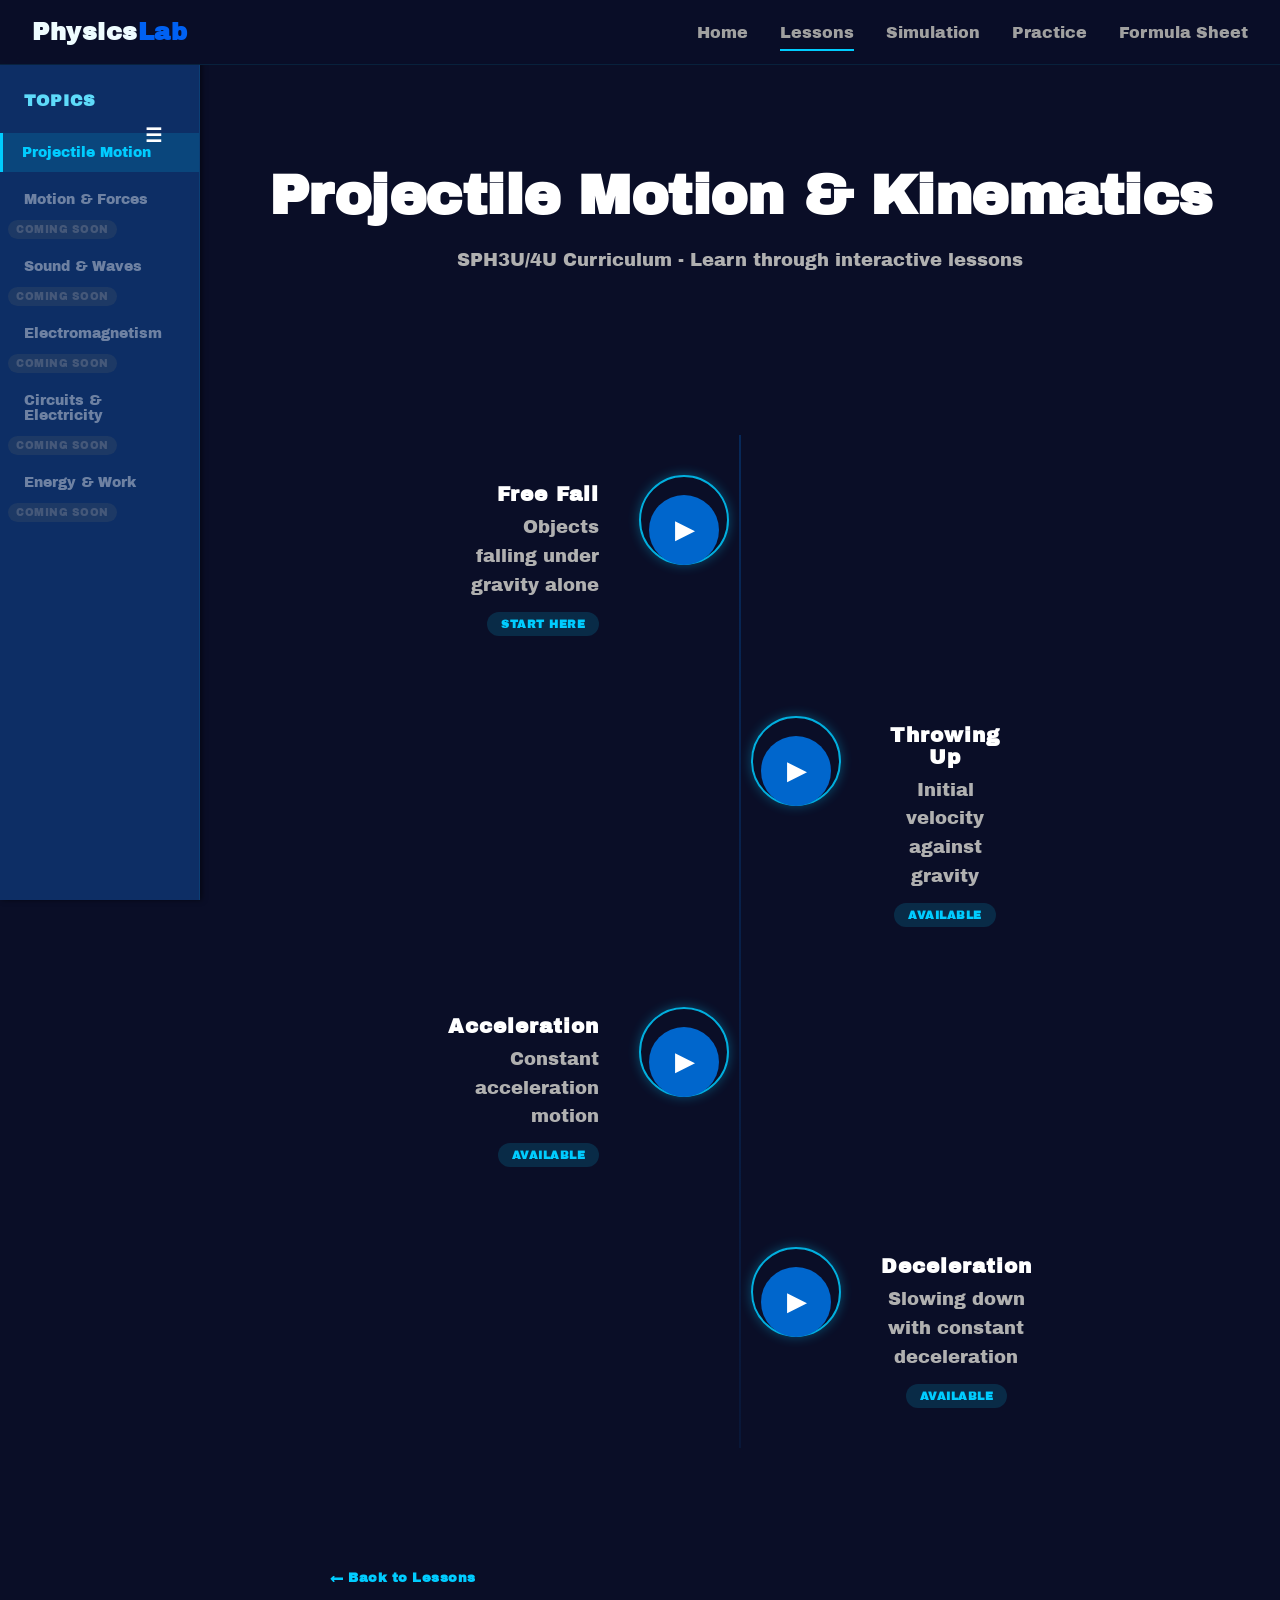
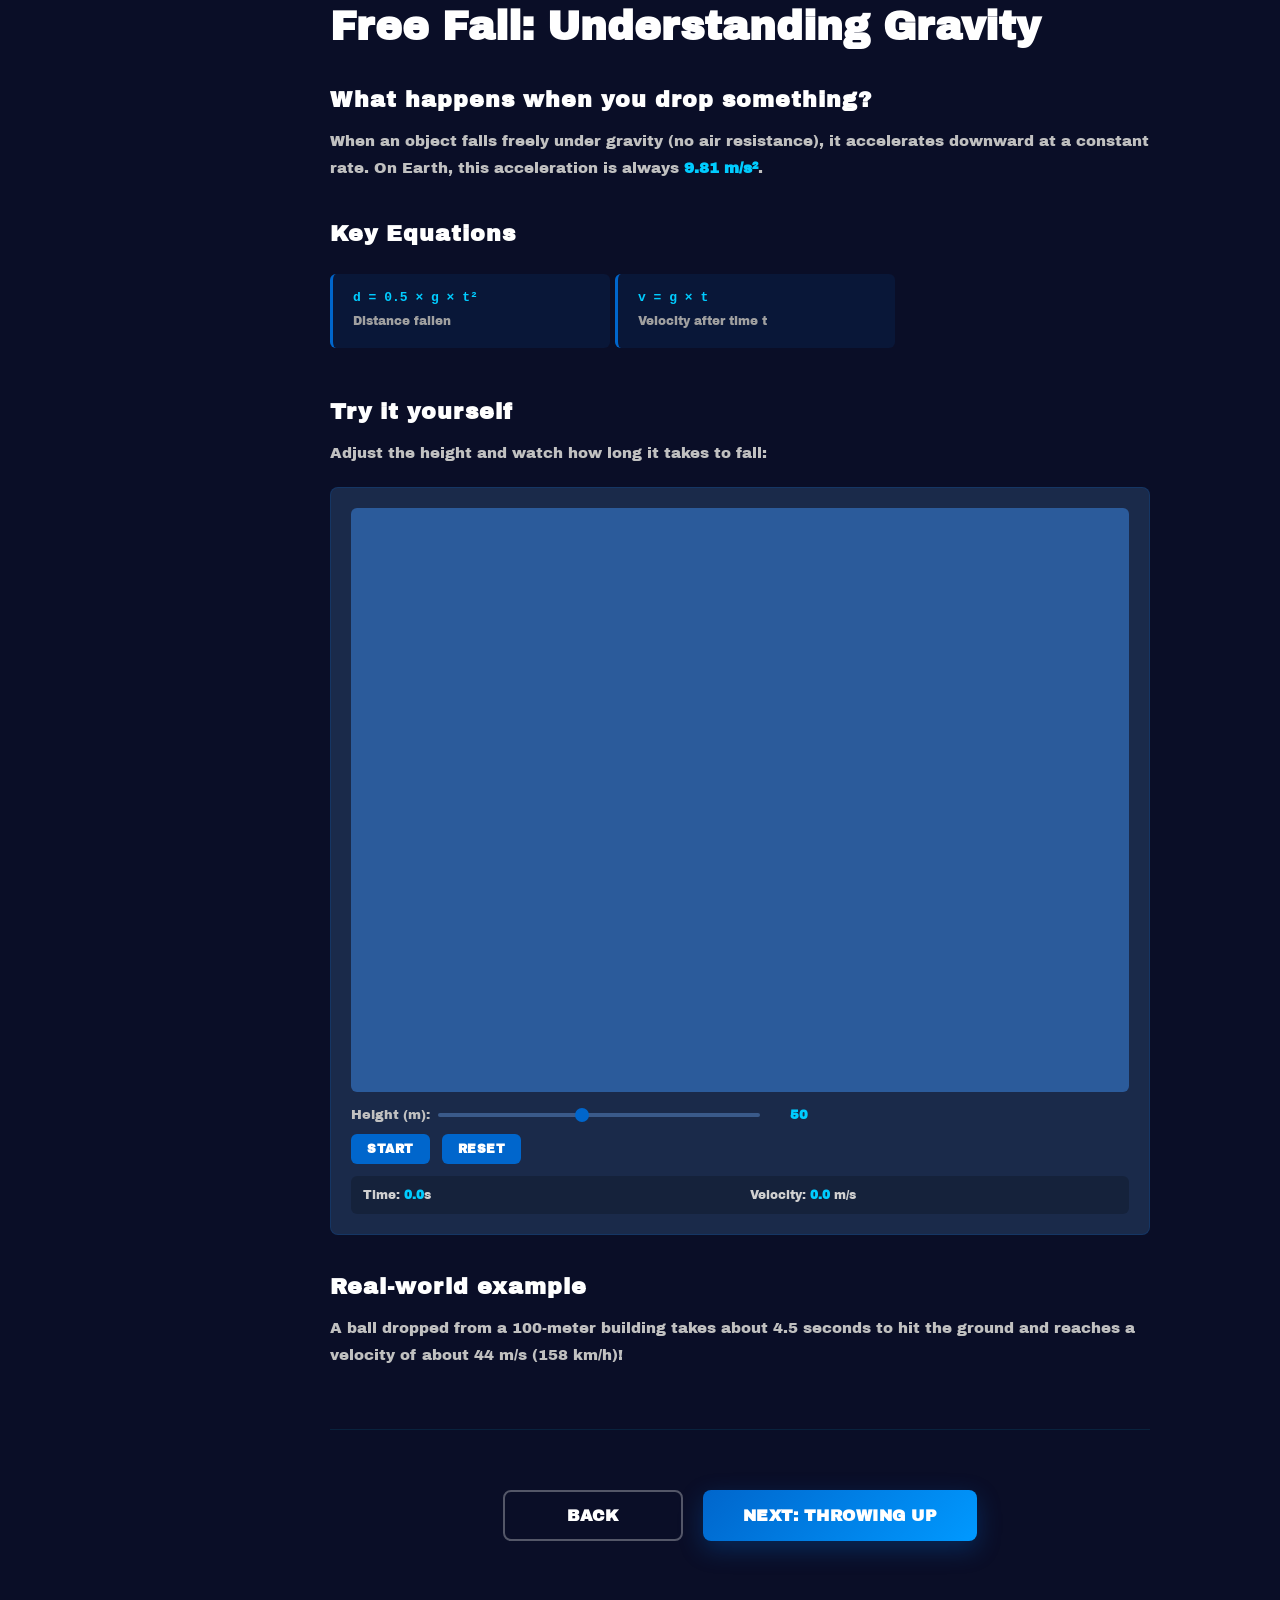
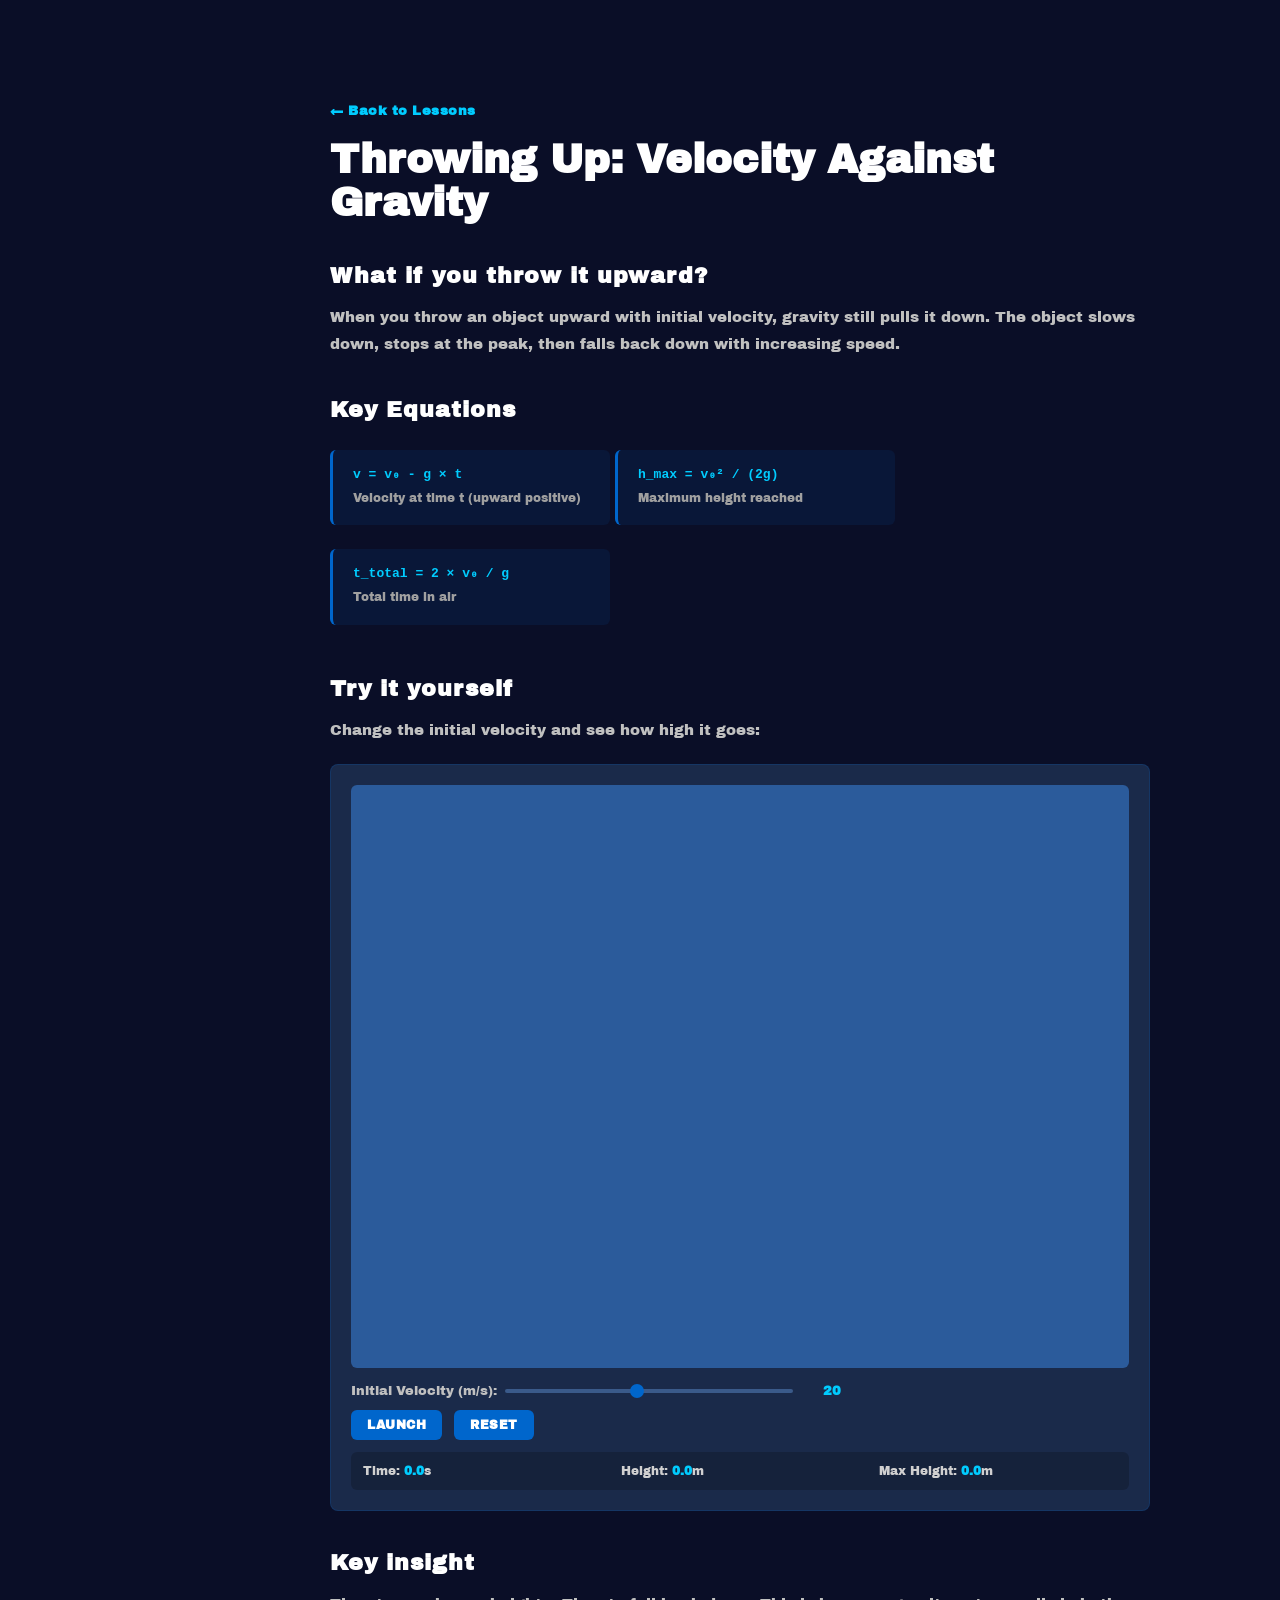
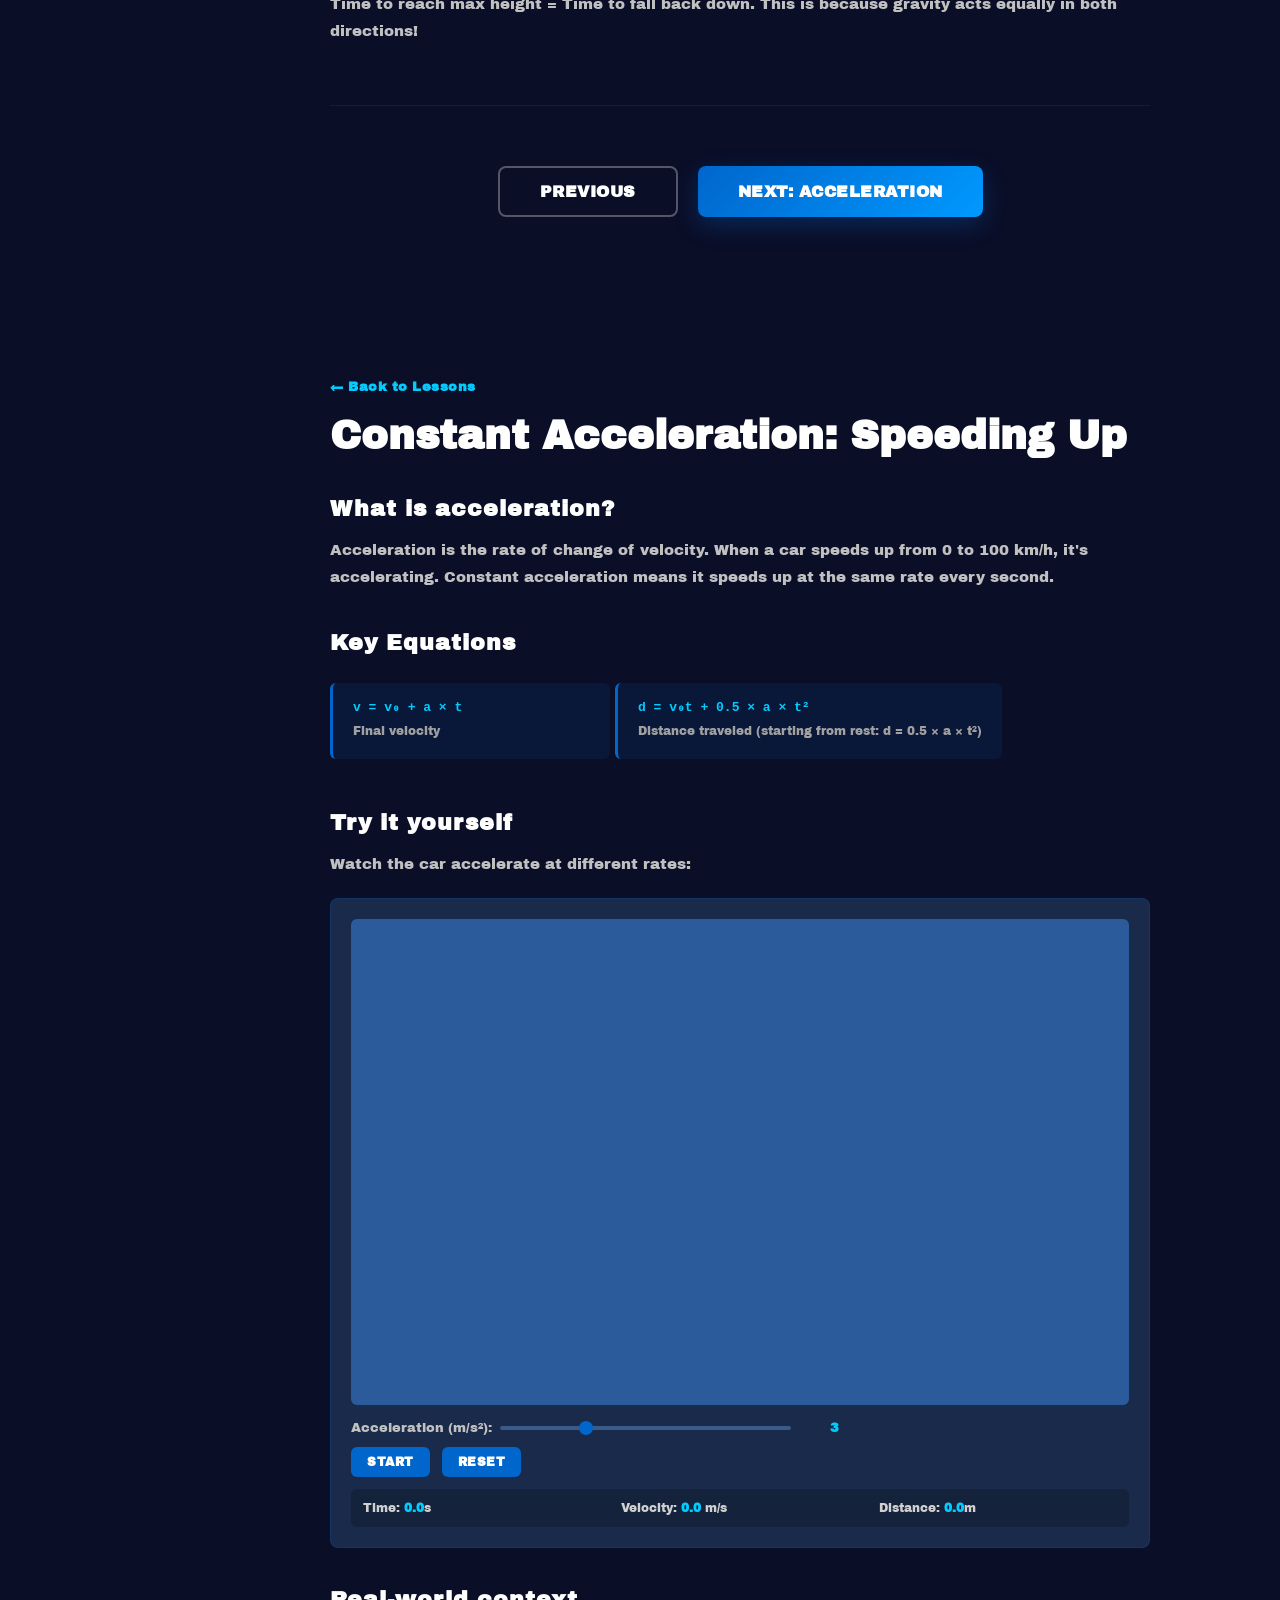
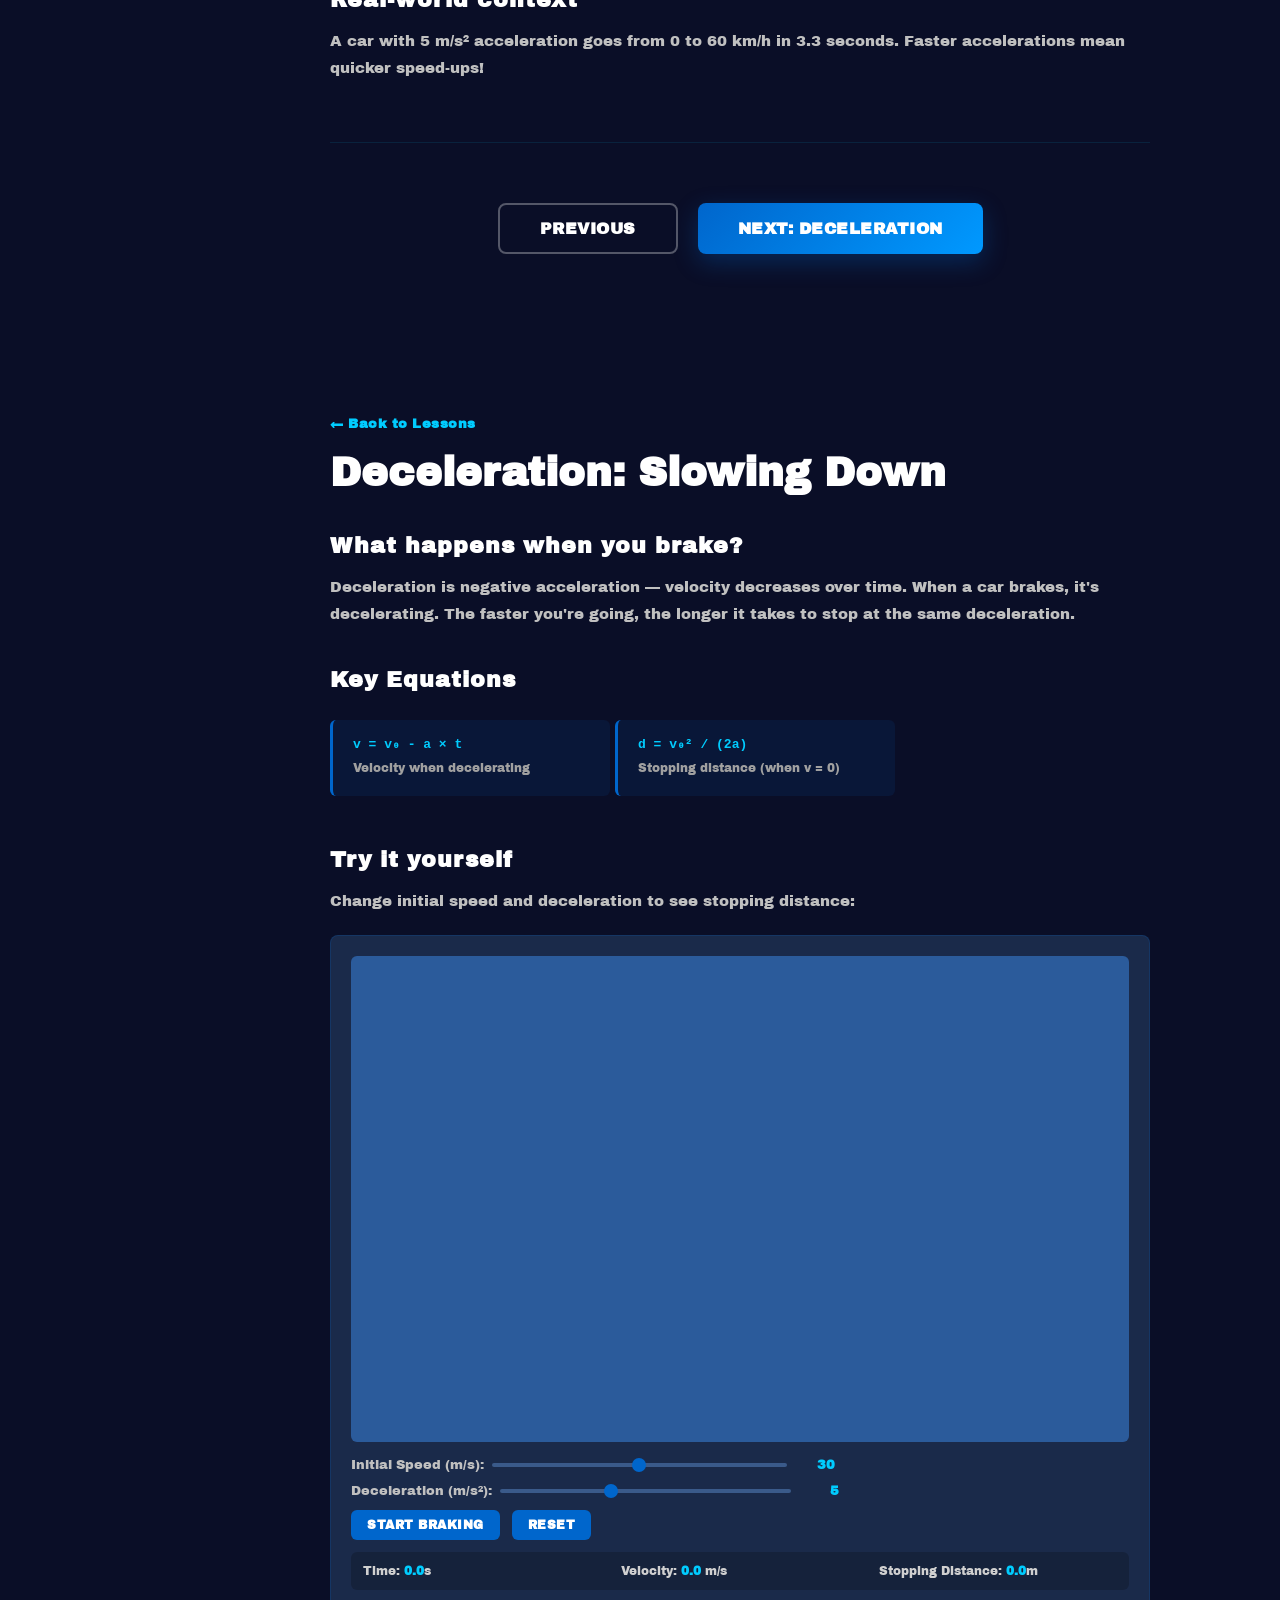
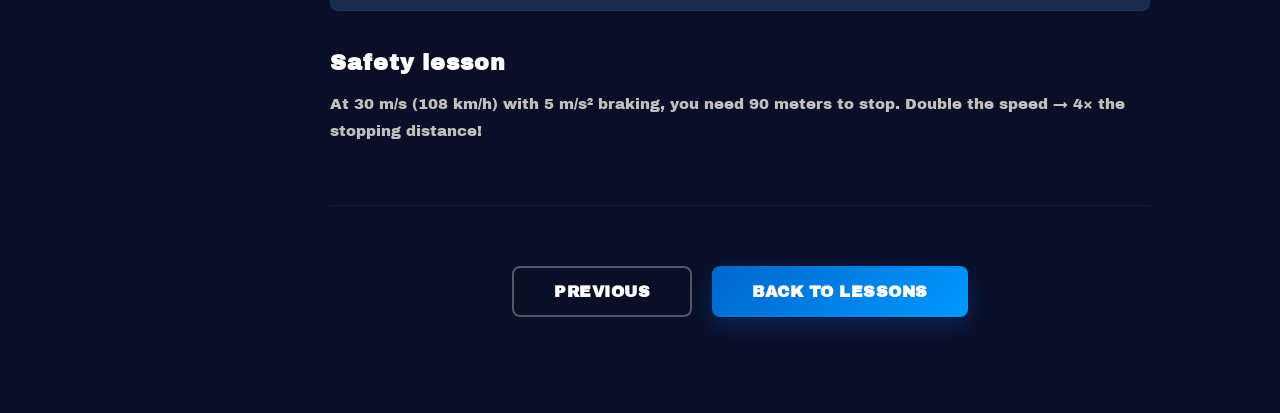
==== commit 013abc5a: "save before my freefalling sim stops working" ====
--- a/lessons.html
+++ b/lessons.html
@@ -23,7 +23,7 @@
     <div class="main-container">
         <aside class="sidebar">
             <button class="minimize-btn" id="minimize-btn">☰</button>
-            <div class="sidebar-header">Unit: Kinematics</div>
+            <div class="sidebar-header">Topics</div>
             <ul class="unit-list">
                 <li class="unit-item active" data-unit="projectile">
                     <span class="unit-name">Projectile Motion</span>
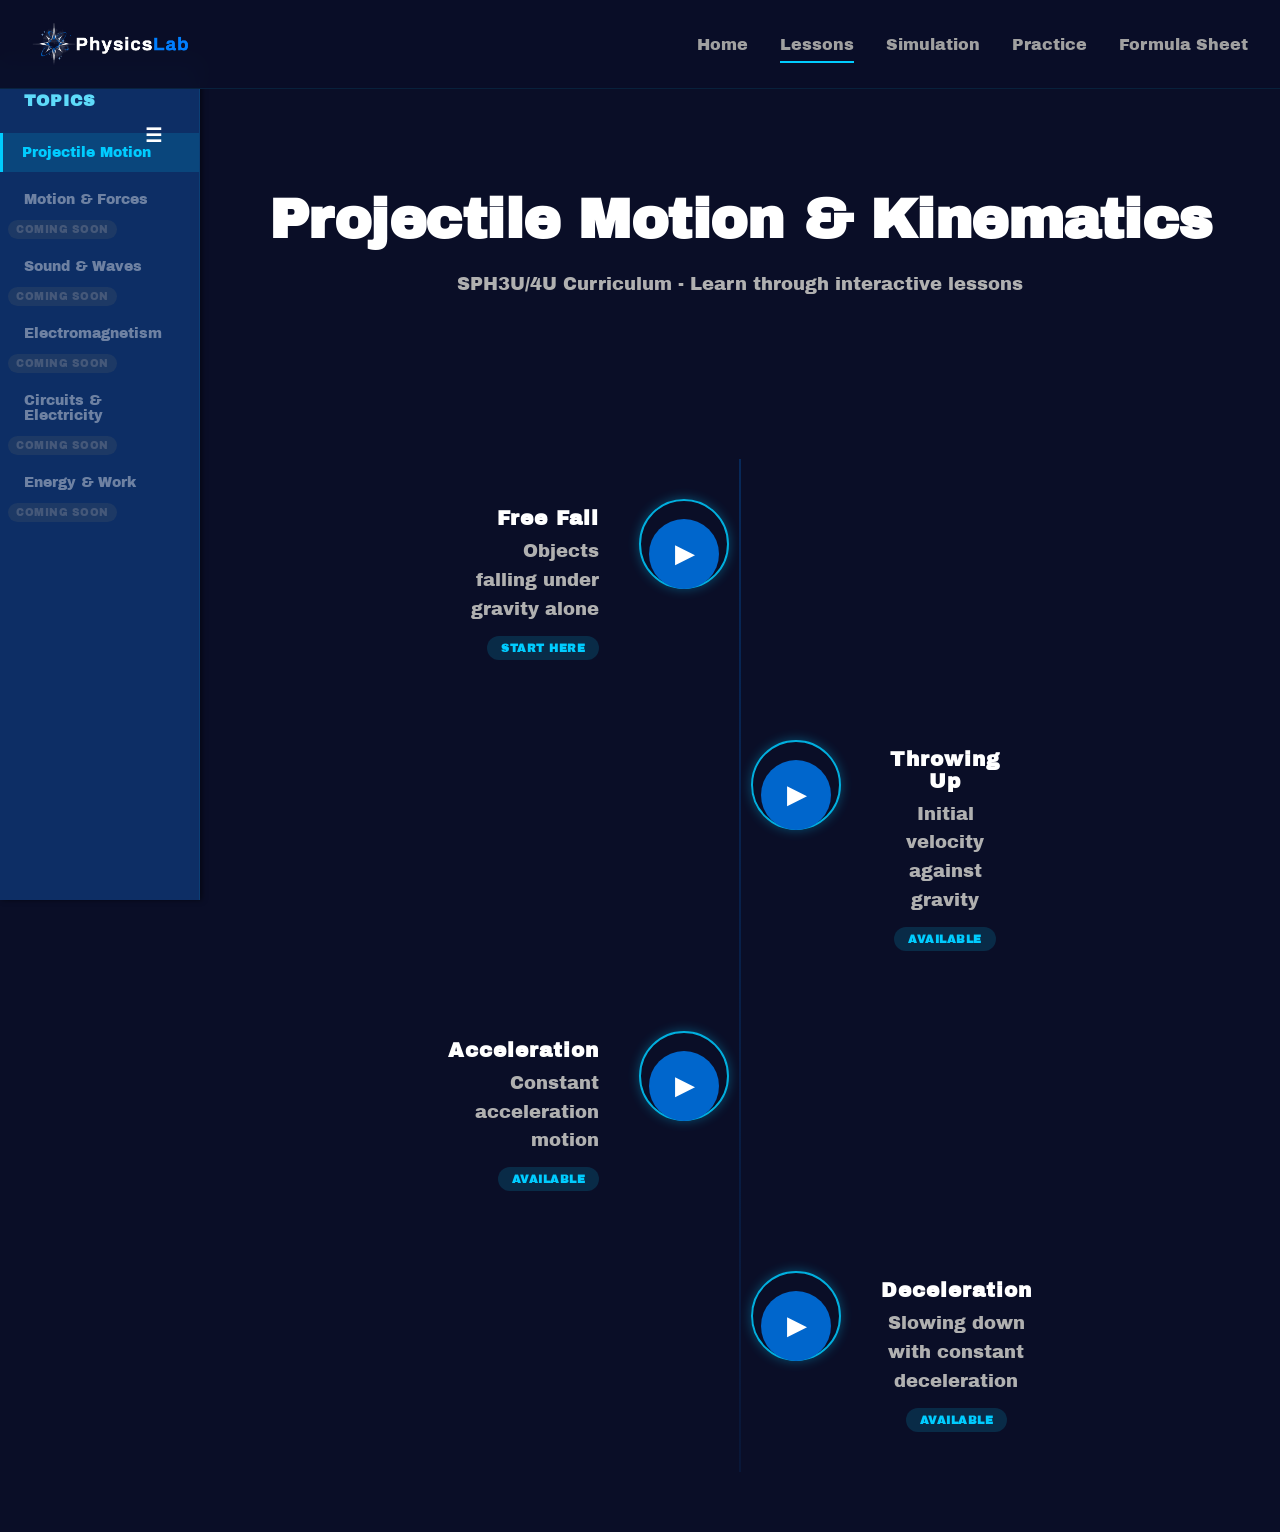
==== commit 602f5a48: "mvp complete. Simulations still wont work." ====
--- a/lessons.html
+++ b/lessons.html
@@ -10,7 +10,7 @@
 
 <body>
     <nav class="top-nav">
-        <div class="nav-brand">Physics<span style="color: #0061f3;">Lab</span></div>
+        <div class="nav-brand" onclick="window.location.href='index.html'"><img src="assets/logo-physicslab.png" alt="PhysicsLab"></div>
         <ul class="nav-menu">
             <li><a href="index.html" class="nav-link">Home</a></li>
             <li><a href="lessons.html" class="nav-link active">Lessons</a></li>
@@ -127,17 +127,17 @@
                     <div class="lesson-body">
                         <div class="lesson-section">
                             <h3>What happens when you drop something?</h3>
-                            <p>When an object falls freely under gravity (no air resistance), it accelerates downward at a constant rate. On Earth, this acceleration is always <strong>9.81 m/s²</strong>.</p>
+                            <p>When an object falls freely under gravity (no air resistance), it accelerates downward at a constant rate. On Earth, this acceleration is always g = <strong>9.81 m/s²</strong>.</p>
                         </div>
 
                         <div class="lesson-section">
                             <h3>Key Equations</h3>
                             <div class="formula-card">
-                                <code>d = 0.5 × g × t²</code>
+                                <code>d = 0.5gt²</code>
                                 <p>Distance fallen</p>
                             </div>
                             <div class="formula-card">
-                                <code>v = g × t</code>
+                                <code>v = d/t</code>
                                 <p>Velocity after time t</p>
                             </div>
                         </div>
@@ -185,13 +185,13 @@
                     <div class="lesson-body">
                         <div class="lesson-section">
                             <h3>What if you throw it upward?</h3>
-                            <p>When you throw an object upward with initial velocity, gravity still pulls it down. The object slows down, stops at the peak, then falls back down with increasing speed.</p>
+                            <p>When you throw an object upward with initial velocity, gravity still pulls it down. The object slows down, stops at the peak, then falls back down with increasing speed. Acceleration of Gravity is ALWAYS acting on this object!</p>
                         </div>
 
                         <div class="lesson-section">
                             <h3>Key Equations</h3>
                             <div class="formula-card">
-                                <code>v = v₀ - g × t</code>
+                                <code>v = v₀ - gt</code>
                                 <p>Velocity at time t (upward positive)</p>
                             </div>
                             <div class="formula-card">
--- a/stylenew.css
+++ b/stylenew.css
@@ -175,6 +175,7 @@
 
 .unit-name{
     display: block;
+    cursor: pointer;
     padding: 0.75rem 1.5rem;
     font-weight: 500;
     transition: all 0.3s ease;
@@ -675,4 +676,103 @@
         padding: 10px 16px;
         font-size: 12px;
     }
+}
+/* ============================================
+   LOGO STYLING
+   ============================================ */
+
+.nav-brand {
+    cursor: pointer;
+    display: flex;
+    align-items: center;
+    justify-content: center;
+    padding: 0;
+    margin: 0;
+    transition: transform 0.3s ease;
+}
+
+.nav-brand img {
+    height: 50px;
+    width: auto;
+    margin: 0;
+    padding: 0;
+    display: block;
+    transition: transform 0.3s ease, filter 0.3s ease;
+}
+
+.nav-brand:hover img {
+    transform: scale(1.05);
+    filter: brightness(1.1);
+}
+
+.nav-brand:active img {
+    transform: scale(0.95);
+}
+
+/* ============================================
+   SIMULATIONS CARDS - UPDATED
+   ============================================ */
+
+.simulations-card {
+    background: linear-gradient(135deg, rgba(0, 204, 255, 0.08) 0%, rgba(0, 100, 200, 0.05) 100%);
+    border: 1px solid rgba(0, 204, 255, 0.15);
+    border-radius: 12px;
+    overflow: hidden;
+    transition: all 0.3s ease;
+    display: flex;
+    flex-direction: column;
+    height: 100%;
+}
+
+.simulations-card:hover {
+    background: linear-gradient(135deg, rgba(0, 204, 255, 0.15) 0%, rgba(0, 100, 200, 0.1) 100%);
+    border-color: rgba(0, 204, 255, 0.3);
+    transform: translateY(-8px);
+    box-shadow: 0 12px 32px rgba(0, 204, 255, 0.15);
+}
+
+.sim-image {
+    width: 100%;
+    height: 200px;
+    background: linear-gradient(135deg, rgba(0, 102, 204, 0.2), rgba(0, 153, 255, 0.1));
+    overflow: hidden;
+    flex-shrink: 0;
+}
+
+.sim-image img {
+    width: 100%;
+    height: 100%;
+    object-fit: cover;
+    display: block;
+}
+
+.sim-image canvas {
+    width: 100%;
+    height: 100%;
+    display: block;
+}
+
+.simulations-card h4 {
+    font-size: 18px;
+    color: #ffffff;
+    padding: 20px 20px 8px;
+    margin: 0;
+    font-weight: 700;
+    line-height: 1.3;
+}
+
+.simulations-card p {
+    font-size: 13px;
+    color: #a0a0a0;
+    padding: 0 20px 20px;
+    margin: 0;
+    line-height: 1.4;
+    flex-grow: 1;
+}
+
+.simulations-card button {
+    margin: 0 20px 20px 20px;
+    width: auto;
+    align-self: center;
+    min-width: 140px;
 }
--- a/lessons.css
+++ b/lessons.css
@@ -171,11 +171,15 @@
    ============================================ */
 
 .lesson-page {
-    display: flex !important;
+    display: none !important;
     justify-content: flex-start !important;
     padding: 0 !important;
     background: #0a0e27 !important;
-    min-height: auto !important;
+    min-height: 100vh !important;
+}
+
+.lesson-page.active {
+    display: flex !important;
 }
 
 .lesson-content-container {
@@ -536,4 +540,13 @@
     .control-row button {
         width: 100%;
     }
+}
+
+
+#lessons-home {
+    display: none !important;
+}
+
+#lessons-home.active {
+    display: flex !important;
 }
